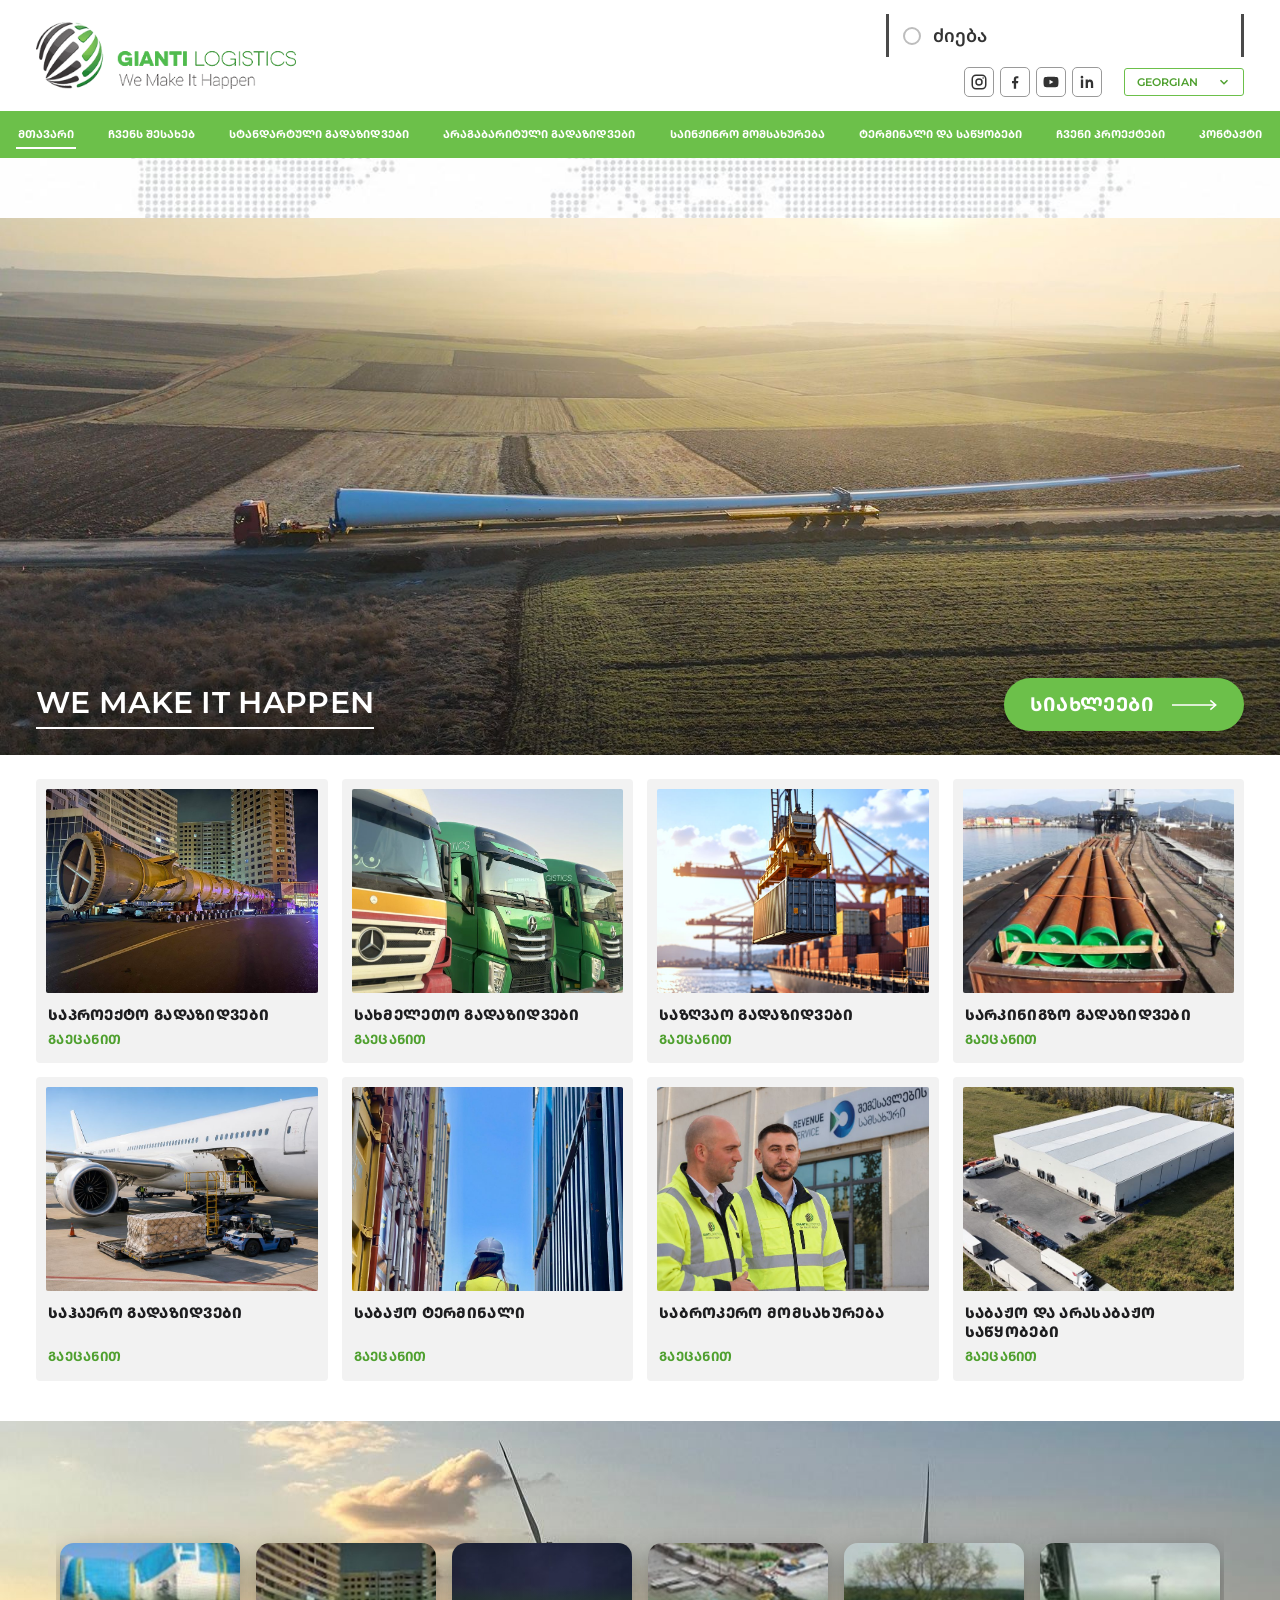
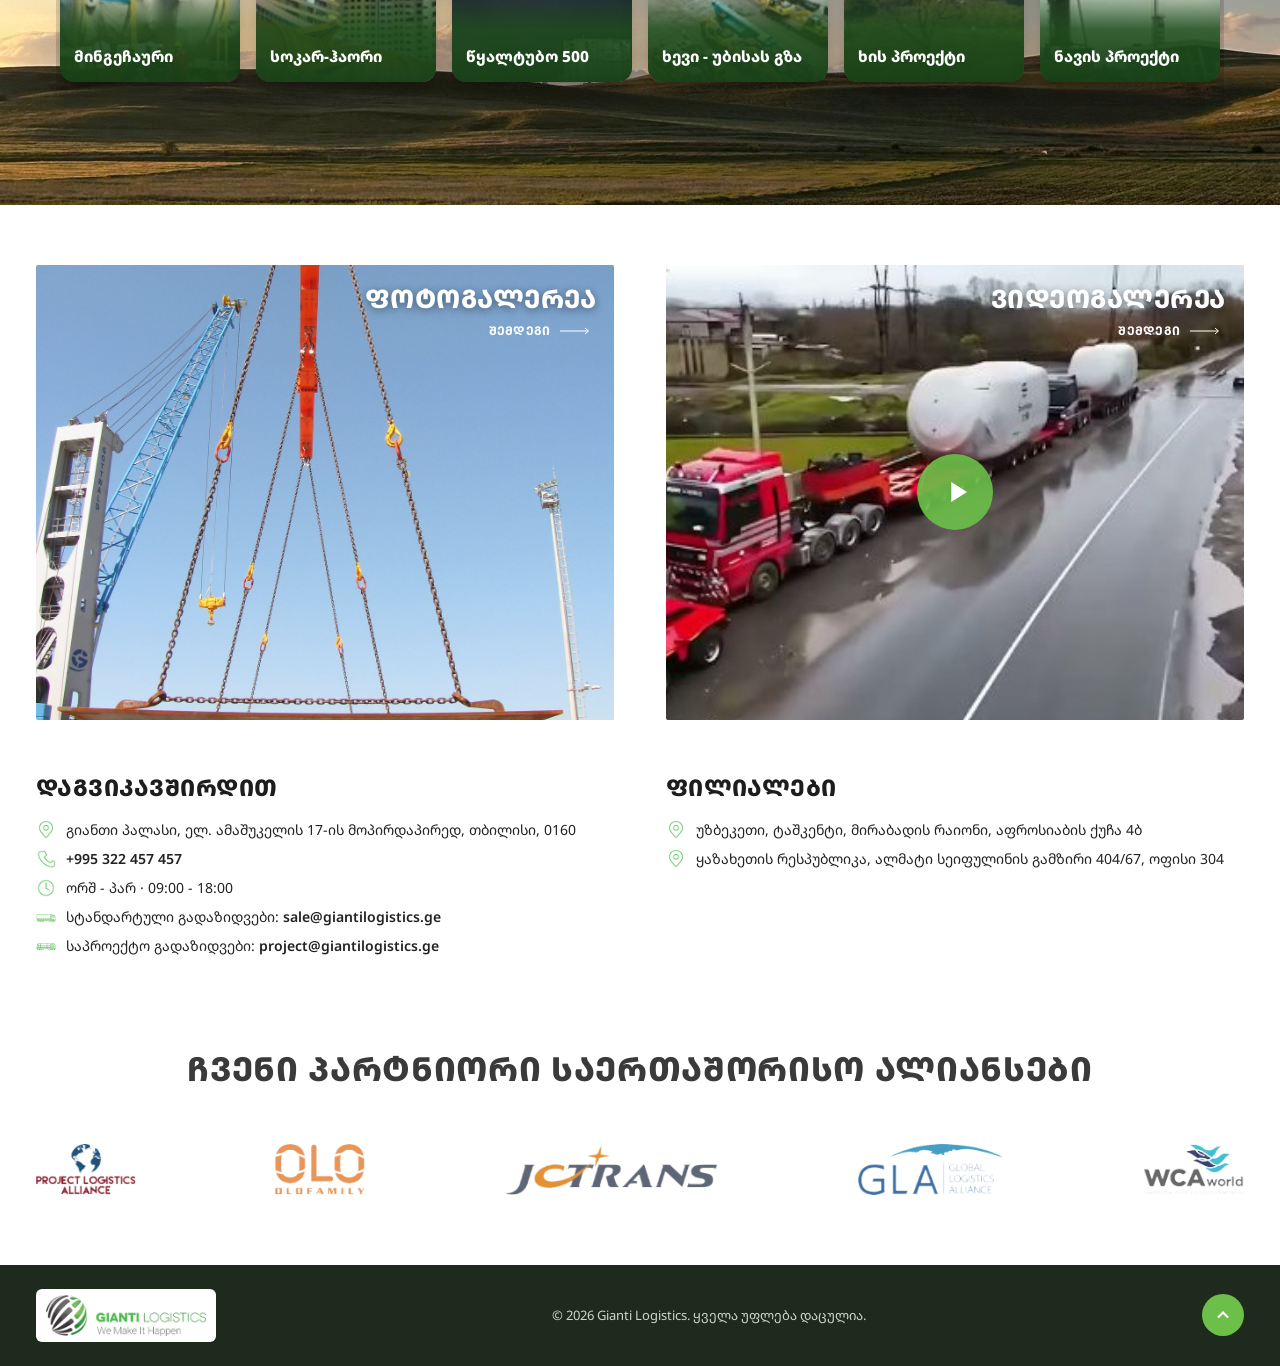
==== 7/index.html @ b0ae00f9 "Move Gianti Logistics website into folder 7 Co-Authored-By: Claude Opus 5.5 <noreply@anthropic.com> " ====
<!DOCTYPE html>
<html lang="ka">
<head>
<meta charset="UTF-8">
<meta name="viewport" content="width=device-width, initial-scale=1">
<title>Gianti Logistics - We Make It Happen</title>
<meta name="description" content="Gianti Logistics - საპროექტო, სახმელეთო, საზღვაო, სარკინიგზო და საჰაერო გადაზიდვები, საბაჟო ტერმინალი, საბროკერო მომსახურება და საწყობები.">
<meta name="theme-color" content="#6cc04a">
<meta property="og:title" content="Gianti Logistics - We Make It Happen">
<meta property="og:image" content="assets/img/hero.jpg">
<link rel="icon" type="image/png" href="assets/img/logo.png">
<link rel="preconnect" href="https://fonts.googleapis.com">
<link rel="preconnect" href="https://fonts.gstatic.com" crossorigin>
<link href="https://fonts.googleapis.com/css2?family=Noto+Sans+Georgian:wght@400;500;600;700;800&family=Montserrat:wght@400;500;600;700&display=swap" rel="stylesheet">
<link rel="stylesheet" href="assets/css/style.css">
</head>
<body>
<header class="site-header" id="top">
  <div class="header-top container">
    <a href="#top" class="logo" aria-label="Gianti Logistics">
      <img src="assets/img/logo.png" alt="Gianti Logistics - We Make It Happen" width="350" height="90">
    </a>
    <div class="header-tools">
      <form class="search" role="search" action="#" id="searchForm">
        <span class="search-icon" aria-hidden="true"></span>
        <input type="search" id="searchInput" data-i18n-ph="search" placeholder="ძიება" aria-label="ძიება">
      </form>
      <div class="tools-row">
        <ul class="socials">
          <li><a href="#" aria-label="Instagram" target="_blank" rel="noopener"><svg viewBox="0 0 24 24"><rect x="3" y="3" width="18" height="18" rx="5"/><circle cx="12" cy="12" r="4"/><circle cx="17.5" cy="6.5" r="1" class="fill"/></svg></a></li>
          <li><a href="#" aria-label="Facebook" target="_blank" rel="noopener"><svg viewBox="0 0 24 24"><path class="fill" d="M13.5 21v-7.5h2.5l.4-3h-2.9V8.6c0-.9.3-1.5 1.5-1.5H16.5V4.4c-.3 0-1.2-.1-2.3-.1-2.3 0-3.8 1.4-3.8 3.9v2.3H8v3h2.4V21z"/></svg></a></li>
          <li><a href="#" aria-label="YouTube" target="_blank" rel="noopener"><svg viewBox="0 0 24 24"><path class="fill" d="M21.6 7.2a2.5 2.5 0 0 0-1.8-1.8C18.2 5 12 5 12 5s-6.2 0-7.8.4A2.5 2.5 0 0 0 2.4 7.2 26 26 0 0 0 2 12a26 26 0 0 0 .4 4.8 2.5 2.5 0 0 0 1.8 1.8C5.8 19 12 19 12 19s6.2 0 7.8-.4a2.5 2.5 0 0 0 1.8-1.8A26 26 0 0 0 22 12a26 26 0 0 0-.4-4.8zM10 15V9l5.2 3z"/></svg></a></li>
          <li><a href="#" aria-label="LinkedIn" target="_blank" rel="noopener"><svg viewBox="0 0 24 24"><path class="fill" d="M6.9 8.8H3.8V20h3.1zM5.3 3.8a1.8 1.8 0 1 0 0 3.6 1.8 1.8 0 0 0 0-3.6zM20.2 13.6c0-3-1.6-4.9-4.2-4.9-1.4 0-2.4.8-2.8 1.5V8.8h-3V20h3.1v-5.6c0-1.5.3-2.9 2.1-2.9 1.8 0 1.8 1.7 1.8 3V20h3.1z"/></svg></a></li>
        </ul>
        <div class="lang" id="lang">
          <button type="button" class="lang-btn" aria-haspopup="listbox" aria-expanded="false"><span id="langLabel">GEORGIAN</span><svg viewBox="0 0 24 24" aria-hidden="true"><path d="M6 9l6 6 6-6"/></svg></button>
          <ul class="lang-menu" role="listbox">
            <li role="option" data-lang="ka">GEORGIAN</li>
            <li role="option" data-lang="en">ENGLISH</li>
          </ul>
        </div>
      </div>
    </div>
    <button class="burger" id="burger" aria-label="Menu" aria-expanded="false" aria-controls="mainNav"><span></span><span></span><span></span></button>
  </div>
  <nav class="main-nav" id="mainNav" aria-label="Main">
    <ul class="container">
      <li><a href="#top" class="caps active" data-i18n="nav_home">მთავარი</a></li>
      <li><a href="#about" class="caps" data-i18n="nav_about">ჩვენს შესახებ</a></li>
      <li><a href="#services" class="caps" data-i18n="nav_standard">სტანდარტული გადაზიდვები</a></li>
      <li><a href="#services" class="caps" data-i18n="nav_oversized">არაგაბარიტული გადაზიდვები</a></li>
      <li><a href="#services" class="caps" data-i18n="nav_engineering">საინჟინრო მომსახურება</a></li>
      <li><a href="#services" class="caps" data-i18n="nav_terminal">ტერმინალი და საწყობები</a></li>
      <li><a href="#projects" class="caps" data-i18n="nav_projects">ჩვენი პროექტები</a></li>
      <li><a href="#contact" class="caps" data-i18n="nav_contact">კონტაქტი</a></li>
    </ul>
  </nav>
</header>
<main>
  <div class="map-band" aria-hidden="true"></div>
  <section class="hero" id="about" aria-label="Gianti Logistics">
    <img class="hero-img" src="assets/img/hero.jpg" alt="Wind turbine blade transportation" width="1825" height="874">
    <div class="hero-inner container">
      <h1 class="hero-title">WE MAKE IT HAPPEN</h1>
      <a href="#projects" class="btn-news"><span class="caps" data-i18n="news">სიახლეები</span><svg viewBox="0 0 60 14" aria-hidden="true"><path d="M0 7h56M50 1l7 6-7 6"/></svg></a>
    </div>
  </section>
  <section class="services" id="services">
    <div class="container">
      <div class="services-grid">
        <a href="#contact" class="service-card reveal"><div class="sc-img"><img src="assets/img/services/project.jpg" alt="" loading="lazy"></div><h3 class="caps" data-i18n="s_project">საპროექტო გადაზიდვები</h3><span class="more caps" data-i18n="more">გაეცანით</span></a>
        <a href="#contact" class="service-card reveal"><div class="sc-img"><img src="assets/img/services/road.jpg" alt="" loading="lazy"></div><h3 class="caps" data-i18n="s_road">სახმელეთო გადაზიდვები</h3><span class="more caps" data-i18n="more">გაეცანით</span></a>
        <a href="#contact" class="service-card reveal"><div class="sc-img"><img src="assets/img/services/sea.jpg" alt="" loading="lazy"></div><h3 class="caps" data-i18n="s_sea">საზღვაო გადაზიდვები</h3><span class="more caps" data-i18n="more">გაეცანით</span></a>
        <a href="#contact" class="service-card reveal"><div class="sc-img"><img src="assets/img/services/rail.jpg" alt="" loading="lazy"></div><h3 class="caps" data-i18n="s_rail">სარკინიგზო გადაზიდვები</h3><span class="more caps" data-i18n="more">გაეცანით</span></a>
        <a href="#contact" class="service-card reveal"><div class="sc-img"><img src="assets/img/services/air.jpg" alt="" loading="lazy"></div><h3 class="caps" data-i18n="s_air">საჰაერო გადაზიდვები</h3><span class="more caps" data-i18n="more">გაეცანით</span></a>
        <a href="#contact" class="service-card reveal"><div class="sc-img"><img src="assets/img/services/customs-terminal.jpg" alt="" loading="lazy" style="object-position:center 20%"></div><h3 class="caps" data-i18n="s_terminal">საბაჟო ტერმინალი</h3><span class="more caps" data-i18n="more">გაეცანით</span></a>
        <a href="#contact" class="service-card reveal"><div class="sc-img"><img src="assets/img/services/brokerage.jpg" alt="" loading="lazy"></div><h3 class="caps" data-i18n="s_brokerage">საბროკერო მომსახურება</h3><span class="more caps" data-i18n="more">გაეცანით</span></a>
        <a href="#contact" class="service-card reveal"><div class="sc-img"><img src="assets/img/services/warehouses.jpg" alt="" loading="lazy"></div><h3 class="caps" data-i18n="s_warehouses">საბაჟო და არასაბაჟო საწყობები</h3><span class="more caps" data-i18n="more">გაეცანით</span></a>
      </div>
    </div>
  </section>
  <section class="projects" id="projects" aria-labelledby="projectsTitle">
    <h2 id="projectsTitle" class="visually-hidden" data-i18n="nav_projects">ჩვენი პროექტები</h2>
    <div class="projects-inner">
      <button class="pr-arrow pr-prev" id="prPrev" aria-label="Previous"><svg viewBox="0 0 60 14"><path d="M60 7H4M10 1L3 7l7 6"/></svg></button>
      <div class="projects-track" id="prTrack">
        <a href="#gallery" class="project-card"><img src="assets/img/projects/mingechaur.jpg" alt="" loading="lazy"><span data-i18n="p1">მინგეჩაური</span></a>
        <a href="#gallery" class="project-card"><img src="assets/img/projects/sokar-haori.jpg" alt="" loading="lazy"><span data-i18n="p2">სოკარ-ჰაორი</span></a>
        <a href="#gallery" class="project-card"><img src="assets/img/projects/tskaltubo-500.jpg" alt="" loading="lazy"><span data-i18n="p3">წყალტუბო 500</span></a>
        <a href="#gallery" class="project-card"><img src="assets/img/projects/khevi-ubisa.jpg" alt="" loading="lazy"><span data-i18n="p4">ხევი - უბისას გზა</span></a>
        <a href="#gallery" class="project-card"><img src="assets/img/projects/wood-project.jpg" alt="" loading="lazy"><span data-i18n="p5">ხის პროექტი</span></a>
        <a href="#gallery" class="project-card"><img src="assets/img/projects/ship-project.jpg" alt="" loading="lazy"><span data-i18n="p6">ნავის პროექტი</span></a>
      </div>
      <button class="pr-arrow pr-next" id="prNext" aria-label="Next"><svg viewBox="0 0 60 14"><path d="M0 7h56M50 1l7 6-7 6"/></svg></button>
    </div>
  </section>
  <section class="galleries container" id="gallery">
    <div class="gallery-box reveal" id="photoGallery">
      <div class="gb-slides">
        <img src="assets/img/gallery/crane-lift.jpg" alt="Heavy lift operation" class="active" style="object-position:center 60%">
        <img src="assets/img/gallery/port.jpg" alt="Container port" loading="lazy">
        <img src="assets/img/gallery/column.jpg" alt="Oversized column transportation" loading="lazy">
        <img src="assets/img/gallery/rail-pipes.jpg" alt="Pipe transportation by rail" loading="lazy">
        <img src="assets/img/gallery/fleet.jpg" alt="Gianti Logistics fleet" loading="lazy">
      </div>
      <div class="gb-head">
        <h2 class="caps" data-i18n="photo">ფოტოგალერეა</h2>
        <button type="button" class="gb-next"><span class="caps" data-i18n="next">შემდეგი</span><svg viewBox="0 0 60 14" aria-hidden="true"><path d="M0 7h56M50 1l7 6-7 6"/></svg></button>
      </div>
      <button type="button" class="gb-open" aria-label="Open gallery"></button>
    </div>
    <div class="gallery-box reveal" id="videoGallery">
      <div class="gb-slides">
        <img src="assets/img/gallery/video-thumb.jpg" alt="Oversized cargo convoy" class="active">
      </div>
      <div class="gb-head">
        <h2 class="caps" data-i18n="video">ვიდეოგალერეა</h2>
        <button type="button" class="gb-next"><span class="caps" data-i18n="next">შემდეგი</span><svg viewBox="0 0 60 14" aria-hidden="true"><path d="M0 7h56M50 1l7 6-7 6"/></svg></button>
      </div>
      <button type="button" class="play" aria-label="Play video"><svg viewBox="0 0 24 24"><path d="M8 5v14l11-7z"/></svg></button>
    </div>
  </section>
  <section class="contact container" id="contact">
    <div class="contact-col reveal">
      <h2 class="caps" data-i18n="contact_us">დაგვიკავშირდით</h2>
      <ul class="info">
        <li><img src="assets/img/icons/location.png" alt="" width="18" height="18"><span data-i18n="address">გიანთი პალასი, ელ. ამაშუკელის 17-ის მოპირდაპირედ, თბილისი, 0160</span></li>
        <li><img src="assets/img/icons/phone.png" alt="" width="18" height="18"><a href="tel:+995322457457">+995 322 457 457</a></li>
        <li><img src="assets/img/icons/clock.png" alt="" width="18" height="18"><span data-i18n="hours">ორშ - პარ · 09:00 - 18:00</span></li>
        <li><img src="assets/img/icons/truck-trailer.png" alt="" width="22" height="22"><span><span data-i18n="standard_mail">სტანდარტული გადაზიდვები</span>: <a href="mailto:sale@giantilogistics.ge">sale@giantilogistics.ge</a></span></li>
        <li><img src="assets/img/icons/truck-logs.png" alt="" width="22" height="22"><span><span data-i18n="project_mail">საპროექტო გადაზიდვები</span>: <a href="mailto:project@giantilogistics.ge">project@giantilogistics.ge</a></span></li>
      </ul>
    </div>
    <div class="contact-col reveal">
      <h2 class="caps" data-i18n="branches">ფილიალები</h2>
      <ul class="info">
        <li><img src="assets/img/icons/location.png" alt="" width="18" height="18"><span data-i18n="branch_uz">უზბეკეთი, ტაშკენტი, მირაბადის რაიონი, აფროსიაბის ქუჩა 4ბ</span></li>
        <li><img src="assets/img/icons/location.png" alt="" width="18" height="18"><span data-i18n="branch_kz">ყაზახეთის რესპუბლიკა, ალმატი სეიფულინის გამზირი 404/67, ოფისი 304</span></li>
      </ul>
    </div>
  </section>
  <section class="partners" aria-labelledby="partnersTitle">
    <div class="container">
      <h2 id="partnersTitle" class="caps" data-i18n="partners">ჩვენი პარტნიორი საერთაშორისო ალიანსები</h2>
      <div class="partners-row">
        <img src="assets/img/partners/project-logistics-alliance.png" alt="Project Logistics Alliance" loading="lazy">
        <img src="assets/img/partners/olo.png" alt="OLO Family" loading="lazy">
        <img src="assets/img/partners/jctrans.png" alt="JCtrans" loading="lazy">
        <img src="assets/img/partners/gla.png" alt="Global Logistics Alliance" loading="lazy">
        <img src="assets/img/partners/wca.png" alt="WCA World" loading="lazy">
      </div>
    </div>
  </section>
</main>
<footer class="site-footer">
  <div class="container footer-inner">
    <img src="assets/img/logo.png" alt="Gianti Logistics" class="footer-logo" width="350" height="90" loading="lazy">
    <p>&copy; <span id="year">2026</span> Gianti Logistics. <span data-i18n="rights">ყველა უფლება დაცულია.</span></p>
    <a href="#top" class="to-top" aria-label="Back to top"><svg viewBox="0 0 24 24"><path d="M6 15l6-6 6 6"/></svg></a>
  </div>
</footer>
<div class="lightbox" id="lightbox" aria-hidden="true" role="dialog">
  <button type="button" class="lb-close" aria-label="Close">&times;</button>
  <button type="button" class="lb-prev" aria-label="Previous">&#8249;</button>
  <img src="" alt="">
  <button type="button" class="lb-next" aria-label="Next">&#8250;</button>
</div>
<script src="assets/js/main.js"></script>
</body>
</html>
---- 7/assets/css/style.css ----
:root{
  --green:#6cc04a;
  --green-dark:#4fa02f;
  --green-deep:#1f4d1c;
  --text:#1d1d1f;
  --muted:#5c5c66;
  --card:#f2f2f2;
  --white:#fff;
  --radius:10px;
  --shadow:0 10px 30px rgba(0,0,0,.08);
  --container:1240px;
  --font:"Noto Sans Georgian","Montserrat",system-ui,-apple-system,"Segoe UI",Arial,sans-serif;
  --font-latin:"Montserrat","Noto Sans Georgian",system-ui,sans-serif;
}
*,*::before,*::after{box-sizing:border-box}
html{scroll-behavior:smooth;-webkit-text-size-adjust:100%}
body{margin:0;font-family:var(--font);color:var(--text);background:var(--white);line-height:1.5;overflow-x:hidden}
img{max-width:100%;display:block}
a{color:inherit;text-decoration:none}
ul{list-style:none;margin:0;padding:0}
button{font:inherit;cursor:pointer;border:0;background:none;color:inherit}
h1,h2,h3{margin:0}
.container{width:100%;max-width:var(--container);margin:0 auto;padding:0 16px}
.visually-hidden{position:absolute!important;width:1px;height:1px;overflow:hidden;clip:rect(0 0 0 0);white-space:nowrap}
.caps{letter-spacing:.02em}
/* Header */
.site-header{position:sticky;top:0;z-index:50;background:var(--white);transition:box-shadow .3s}
.site-header.scrolled{box-shadow:0 4px 20px rgba(0,0,0,.08)}
.header-top{display:flex;align-items:center;justify-content:space-between;gap:20px;padding-top:14px;padding-bottom:14px;transition:padding .3s}
.site-header.scrolled .header-top{padding-top:8px;padding-bottom:8px}
.logo img{width:clamp(170px,22vw,260px);height:auto}
.header-tools{display:flex;flex-direction:column;align-items:flex-end;gap:10px}
.search{position:relative;display:flex;align-items:center;width:clamp(220px,28vw,420px);border-left:3px solid #4a4a4a;border-right:3px solid #4a4a4a;padding:4px 14px}
.search-icon{width:18px;height:18px;border:2px solid #bdbdbd;border-radius:50%;flex:none}
.search input{border:0;outline:0;background:transparent;font:inherit;font-size:18px;font-weight:600;padding:4px 12px;width:100%;color:var(--text)}
.search input::placeholder{color:#333}
.tools-row{display:flex;align-items:center;gap:22px}
.socials{display:flex;gap:6px}
.socials a{display:grid;place-items:center;width:30px;height:30px;border:1.5px solid #9a9a9a;border-radius:5px;transition:.25s}
.socials svg{width:18px;height:18px;fill:none;stroke:#333;stroke-width:2}
.socials svg .fill{fill:#333;stroke:none}
.socials a:hover{border-color:var(--green);background:var(--green)}
.socials a:hover svg{stroke:#fff}
.socials a:hover svg .fill{fill:#fff}
.lang{position:relative}
.lang-btn{display:flex;align-items:center;gap:10px;border:1.5px solid var(--green);border-radius:3px;padding:5px 12px;font-family:var(--font-latin);font-size:11px;font-weight:600;color:var(--green-dark);min-width:120px;justify-content:space-between}
.lang-btn svg{width:14px;height:14px;fill:none;stroke:currentColor;stroke-width:2.5;transition:transform .25s}
.lang.open .lang-btn svg{transform:rotate(180deg)}
.lang-menu{position:absolute;right:0;top:calc(100% + 4px);background:#fff;border:1px solid #e5e5e5;border-radius:4px;box-shadow:var(--shadow);min-width:100%;opacity:0;visibility:hidden;transform:translateY(-4px);transition:.2s;z-index:60}
.lang.open .lang-menu{opacity:1;visibility:visible;transform:none}
.lang-menu li{padding:8px 12px;font-family:var(--font-latin);font-size:11px;font-weight:600;cursor:pointer}
.lang-menu li:hover,.lang-menu li.current{background:var(--green);color:#fff}
.burger{display:none;width:44px;height:44px;position:relative;border-radius:8px;background:var(--green)}
.burger span{position:absolute;left:11px;right:11px;height:2px;background:#fff;border-radius:2px;transition:.3s}
.burger span:nth-child(1){top:14px}
.burger span:nth-child(2){top:21px}
.burger span:nth-child(3){top:28px}
.burger.active span:nth-child(1){top:21px;transform:rotate(45deg)}
.burger.active span:nth-child(2){opacity:0}
.burger.active span:nth-child(3){top:21px;transform:rotate(-45deg)}
.main-nav{background:var(--green)}
.main-nav>ul{display:flex;justify-content:space-between;align-items:center;gap:6px;max-width:1420px}
.main-nav>ul>li>a{display:block;padding:15px 2px;color:#fff;font-weight:700;font-size:clamp(11px,.84vw,14px);letter-spacing:0;white-space:nowrap;position:relative}
.main-nav>ul>li>a::after{content:"";position:absolute;left:0;right:0;bottom:9px;height:2px;background:#fff;transform:scaleX(0);transition:transform .3s}
.main-nav>ul>li>a:hover::after,.main-nav>ul>li>a.active::after{transform:scaleX(1)}
.map-band{height:60px;background:#fff url(../img/world-map.jpg) center 42%/1500px auto no-repeat}
/* Hero */
.hero{position:relative;min-height:clamp(300px,42vw,620px);display:flex;align-items:flex-end;overflow:hidden;color:#fff}
.hero-img{position:absolute;inset:0;width:100%;height:100%;object-fit:cover;animation:heroZoom 18s ease-in-out infinite alternate}
.hero::after{content:"";position:absolute;inset:0;background:linear-gradient(180deg,rgba(0,0,0,0) 45%,rgba(0,0,0,.45))}
.hero-inner{position:relative;z-index:1;display:flex;align-items:center;justify-content:space-between;gap:20px;padding-bottom:24px}
.hero-title{font-family:var(--font-latin);font-size:clamp(18px,2.4vw,30px);font-weight:600;border-bottom:2px solid #fff;padding-bottom:2px;letter-spacing:.01em;opacity:0;animation:fadeUp .9s .2s forwards}
.btn-news{display:inline-flex;align-items:center;gap:18px;background:var(--green);color:#fff;border-radius:40px;padding:12px 26px;font-weight:700;font-size:clamp(14px,1.5vw,20px);box-shadow:0 8px 20px rgba(0,0,0,.2);transition:.3s;opacity:0;animation:fadeUp .9s .4s forwards}
.btn-news svg{width:46px;height:14px;fill:none;stroke:#fff;stroke-width:2;transition:transform .3s}
.btn-news:hover{background:var(--green-dark)}
.btn-news:hover svg{transform:translateX(6px)}
@keyframes heroZoom{from{transform:scale(1)}to{transform:scale(1.08)}}
@keyframes fadeUp{from{opacity:0;transform:translateY(20px)}to{opacity:1;transform:none}}
/* Services */
.services{padding:24px 0 40px}
.services-grid{display:grid;grid-template-columns:repeat(4,1fr);gap:14px}
.service-card{background:var(--card);padding:10px 10px 14px;border-radius:4px;display:flex;flex-direction:column;transition:transform .3s,box-shadow .3s}
.sc-img{aspect-ratio:4/3;overflow:hidden;border-radius:2px}
.sc-img img{width:100%;height:100%;object-fit:cover;transition:transform .6s}
.service-card h3{font-size:clamp(13px,1.15vw,16px);font-weight:800;margin:12px 2px 6px;line-height:1.3}
.service-card .more{color:var(--green-dark);font-size:13px;font-weight:700;margin:auto 2px 0;display:inline-flex;align-items:center;gap:8px}
.service-card .more::after{content:"\2192";transition:transform .3s;opacity:0}
.service-card:hover{transform:translateY(-6px);box-shadow:var(--shadow)}
.service-card:hover .sc-img img{transform:scale(1.07)}
.service-card:hover .more::after{opacity:1;transform:translateX(4px)}
/* Projects */
.projects{position:relative;background:url(../img/projects-bg.jpg) center 62%/cover no-repeat;min-height:clamp(260px,30vw,440px);display:flex;align-items:center;padding:40px 0}
.projects-inner{position:relative;width:100%;max-width:1400px;margin:0 auto;padding:0 56px}
.projects-track{display:flex;gap:16px;overflow-x:auto;scroll-snap-type:x mandatory;scrollbar-width:none;padding:24px 4px;scroll-behavior:smooth}
.projects-track::-webkit-scrollbar{display:none}
.project-card{position:relative;flex:0 0 calc((100% - 5*16px)/6);min-width:170px;aspect-ratio:1.3/1;border-radius:14px;overflow:hidden;scroll-snap-align:start;box-shadow:0 10px 24px rgba(0,0,0,.35);transition:transform .35s}
.project-card img{width:100%;height:100%;object-fit:cover;transition:transform .6s}
.project-card::after{content:"";position:absolute;inset:0;background:linear-gradient(180deg,rgba(31,77,28,0) 30%,rgba(31,77,28,.85) 62%,rgba(24,64,22,.97))}
.project-card span{position:absolute;left:14px;right:14px;bottom:16px;z-index:1;color:#fff;font-weight:800;font-size:clamp(13px,1.2vw,16px);line-height:1.25}
.project-card:hover{transform:translateY(-8px)}
.project-card:hover img{transform:scale(1.08)}
.pr-arrow{position:absolute;top:50%;transform:translateY(-50%);width:48px;height:40px;display:grid;place-items:center;z-index:2;transition:.3s}
.pr-arrow svg{width:44px;height:14px;fill:none;stroke:#fff;stroke-width:2.2;filter:drop-shadow(0 1px 2px rgba(0,0,0,.5))}
.pr-prev{left:4px}
.pr-next{right:4px}
.pr-arrow:hover{transform:translateY(-50%) scale(1.15)}
.pr-arrow[disabled]{opacity:.3;cursor:default}
/* Galleries */
.galleries{display:grid;grid-template-columns:1fr 1fr;gap:clamp(20px,4vw,60px);padding-top:60px;padding-bottom:50px}
.gallery-box{position:relative;aspect-ratio:1.27/1;overflow:hidden;background:#ddd;border-radius:2px}
.gb-slides img{position:absolute;inset:0;width:100%;height:100%;object-fit:cover;opacity:0;transition:opacity .8s,transform 6s}
.gb-slides img.active{opacity:1;transform:scale(1.04)}
.gb-head{position:absolute;top:14px;right:18px;z-index:2;text-align:right;color:#fff;text-shadow:0 2px 8px rgba(0,0,0,.45)}
.gb-head h2{font-size:clamp(18px,2vw,28px);font-weight:800}
.gb-next{display:inline-flex;align-items:center;gap:10px;color:#fff;font-size:12px;font-weight:700;margin-top:2px}
.gb-next svg{width:30px;height:12px;fill:none;stroke:#fff;stroke-width:2;transition:transform .3s}
.gb-next:hover svg{transform:translateX(5px)}
.gb-open{position:absolute;inset:0;z-index:1;cursor:zoom-in}
.play{position:absolute;left:50%;top:50%;transform:translate(-50%,-50%);z-index:1;width:76px;height:76px;border-radius:50%;background:rgba(108,192,74,.9);display:grid;place-items:center;box-shadow:0 0 0 0 rgba(108,192,74,.6);animation:pulse 2s infinite}
.play svg{width:34px;height:34px;fill:#fff;margin-left:4px}
@keyframes pulse{70%{box-shadow:0 0 0 22px rgba(108,192,74,0)}100%{box-shadow:0 0 0 0 rgba(108,192,74,0)}}
/* Contact */
.contact{display:grid;grid-template-columns:1fr 1fr;gap:clamp(20px,4vw,60px);padding-bottom:40px}
.contact h2{font-size:clamp(18px,1.8vw,24px);font-weight:800;margin-bottom:14px}
.info li{display:flex;align-items:flex-start;gap:10px;font-size:14px;margin-bottom:8px;color:#222}
.info img{width:20px;height:20px;flex:none;object-fit:contain;margin-top:1px}
.info a{font-weight:600;transition:color .2s}
.info a:hover{color:var(--green-dark)}
/* Partners */
.partners{padding:40px 0 70px;text-align:center}
.partners h2{font-size:clamp(20px,2.6vw,36px);font-weight:800;color:#3a3a3a;margin-bottom:50px}
.partners-row{display:flex;justify-content:space-between;align-items:center;gap:30px;flex-wrap:wrap}
.partners-row img{height:clamp(36px,4vw,56px);width:auto;filter:grayscale(.15);transition:transform .3s,filter .3s}
.partners-row img:hover{transform:scale(1.08);filter:none}
/* Footer */
.site-footer{background:#1e2a1d;color:#cfd8cc;padding:24px 0}
.footer-inner{display:flex;align-items:center;justify-content:space-between;gap:20px;flex-wrap:wrap}
.footer-logo{width:180px;height:auto;background:#fff;border-radius:6px;padding:6px 10px}
.site-footer p{margin:0;font-size:13px}
.to-top{width:42px;height:42px;border-radius:50%;background:var(--green);display:grid;place-items:center;transition:.3s}
.to-top svg{width:20px;height:20px;fill:none;stroke:#fff;stroke-width:2.5}
.to-top:hover{background:var(--green-dark);transform:translateY(-3px)}
/* Lightbox */
.lightbox{position:fixed;inset:0;z-index:100;background:rgba(10,15,10,.92);display:flex;align-items:center;justify-content:center;opacity:0;visibility:hidden;transition:.3s;padding:40px 60px}
.lightbox.open{opacity:1;visibility:visible}
.lightbox img,.lightbox iframe{max-width:100%;max-height:85vh;border-radius:6px;box-shadow:0 20px 60px rgba(0,0,0,.5)}
.lightbox iframe{width:min(1100px,100%);aspect-ratio:16/9;height:auto;border:0}
.lightbox button{position:absolute;color:#fff;font-size:44px;line-height:1;width:52px;height:52px;border-radius:50%;transition:background .2s}
.lightbox button:hover{background:rgba(255,255,255,.12)}
.lb-close{top:14px;right:16px}
.lb-prev{left:10px;top:50%;transform:translateY(-50%)}
.lb-next{right:10px;top:50%;transform:translateY(-50%)}
.lightbox.single .lb-prev,.lightbox.single .lb-next{display:none}
/* Reveal */
.reveal{opacity:0;transform:translateY(24px);transition:opacity .7s ease,transform .7s ease}
.reveal.in{opacity:1;transform:none}
.service-card.reveal.in:hover{transform:translateY(-6px)}
/* Responsive */
@media (max-width:1100px){
  .project-card{flex-basis:calc((100% - 3*16px)/4)}
}
@media (max-width:1240px){
  .burger{display:block;flex:none}
  .header-tools{display:none}
  .main-nav{position:fixed;top:var(--header-h,72px);left:0;right:0;bottom:0;background:var(--green);transform:translateX(100%);transition:transform .35s ease;overflow-y:auto;padding-bottom:30px}
  .main-nav.open{transform:none}
  .main-nav>ul{flex-direction:column;align-items:stretch;gap:0;padding-top:8px}
  .main-nav>ul>li>a{font-size:16px;padding:14px 4px;border-bottom:1px solid rgba(255,255,255,.2)}
  .main-nav>ul>li>a::after{display:none}
  .main-nav .mobile-tools{padding:20px 4px 0;display:flex;flex-direction:column;gap:16px}
  .main-nav .mobile-tools .search{width:100%;border-color:#fff;background:#fff;border-radius:6px;border-width:0}
  .main-nav .mobile-tools .tools-row{justify-content:space-between}
  .main-nav .mobile-tools .socials a{border-color:#fff;width:36px;height:36px}
  .main-nav .mobile-tools .socials svg{stroke:#fff}
  .main-nav .mobile-tools .socials svg .fill{fill:#fff}
  .main-nav .mobile-tools .lang-btn{border-color:#fff;color:#fff}
  .main-nav .mobile-tools .lang-menu{left:0;right:auto;color:var(--text)}
  .map-band{height:40px;background-size:900px auto}
  body.nav-open{overflow:hidden}
}
@media (max-width:960px){
  .services-grid{grid-template-columns:repeat(2,1fr)}
  .project-card{flex-basis:calc((100% - 2*16px)/3)}
}
@media (max-width:640px){
  .hero{min-height:340px}
  .hero-img{object-position:35% center}
  .hero-inner{flex-direction:column;align-items:flex-start;gap:14px}
  .services-grid{gap:10px}
  .service-card{padding:8px 8px 12px}
  .service-card h3{font-size:12.5px}
  .projects-inner{padding:0 40px}
  .project-card{flex-basis:calc((100% - 12px)/2);min-width:130px}
  .projects-track{gap:12px}
  .galleries,.contact{grid-template-columns:1fr}
  .galleries{padding-top:40px}
  .partners-row{justify-content:center;gap:26px 34px}
  .partners h2{margin-bottom:30px}
  .footer-inner{flex-direction:column;text-align:center}
  .lightbox{padding:60px 10px}
}
@media (max-width:340px){
  .services-grid{grid-template-columns:1fr}
}
@media (prefers-reduced-motion:reduce){
  *,*::before,*::after{animation:none!important;transition:none!important;scroll-behavior:auto!important}
  .reveal,.hero-title,.btn-news{opacity:1;transform:none}
}
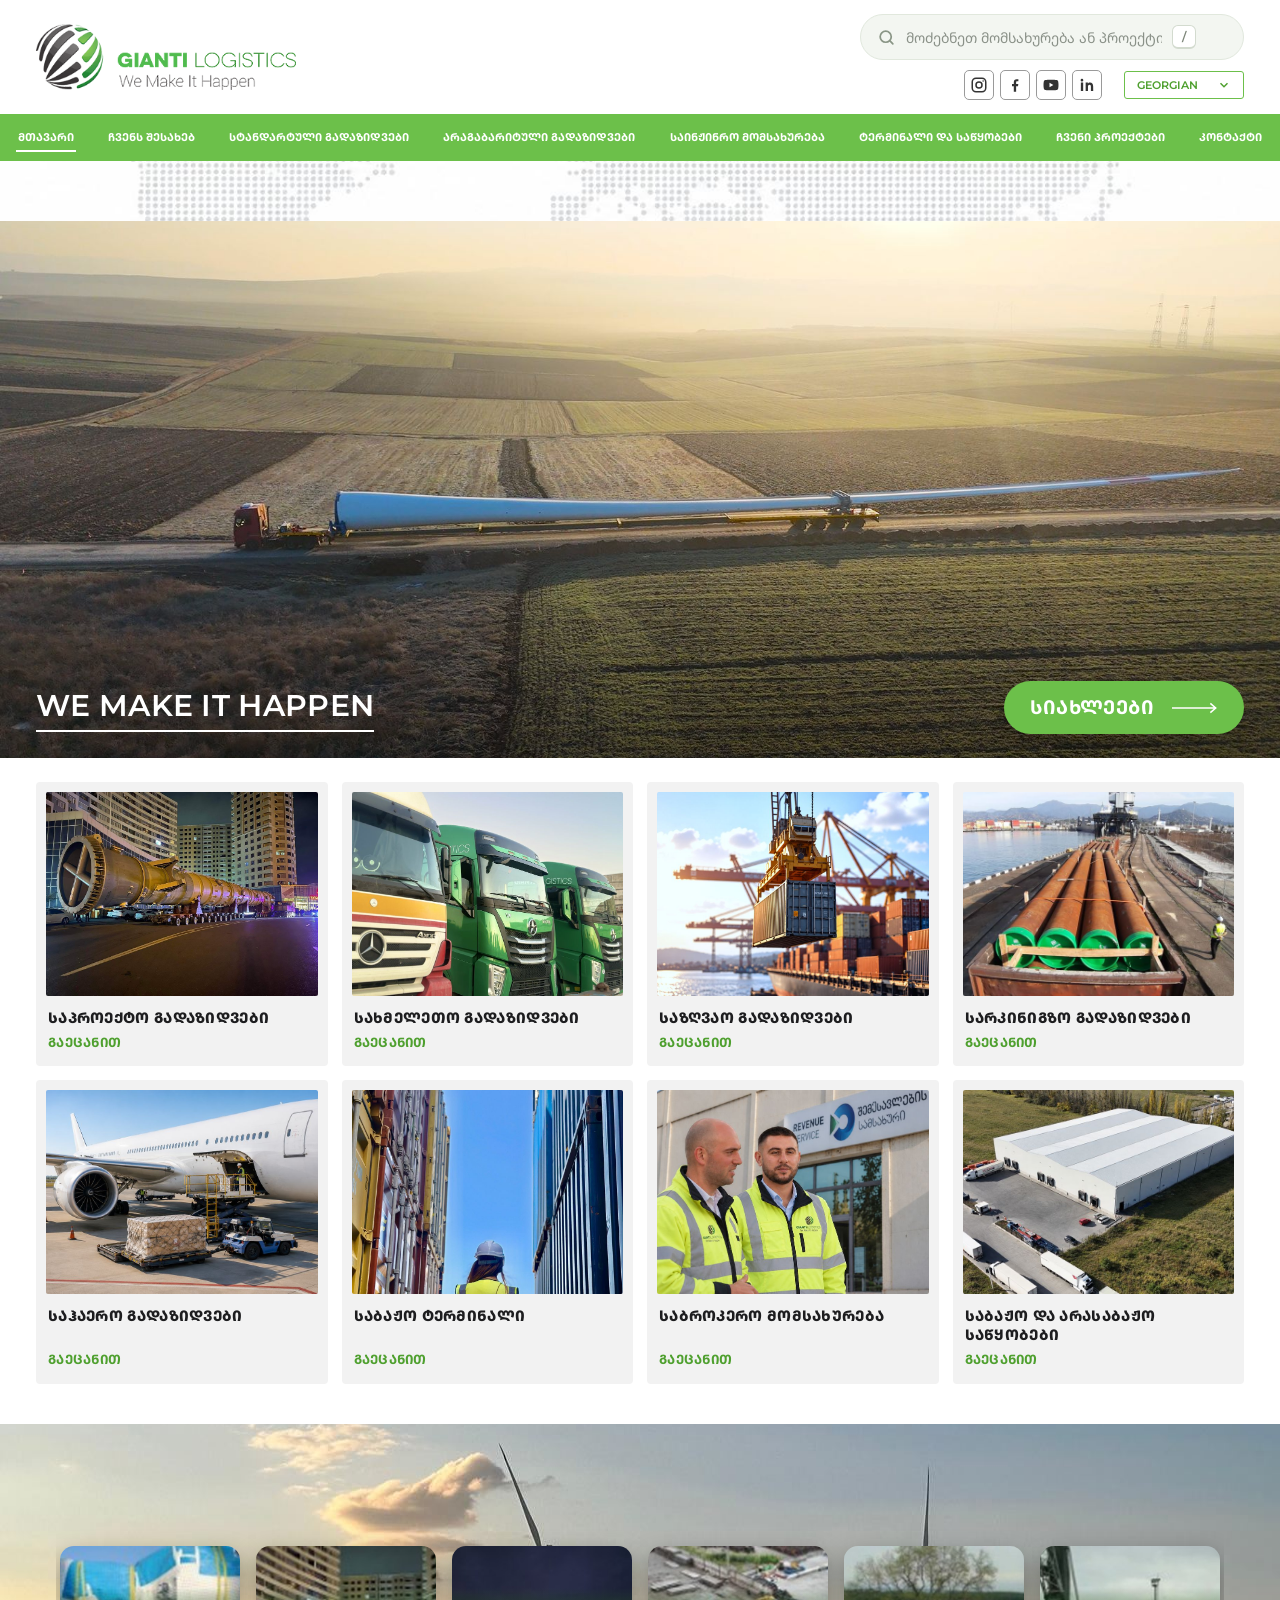
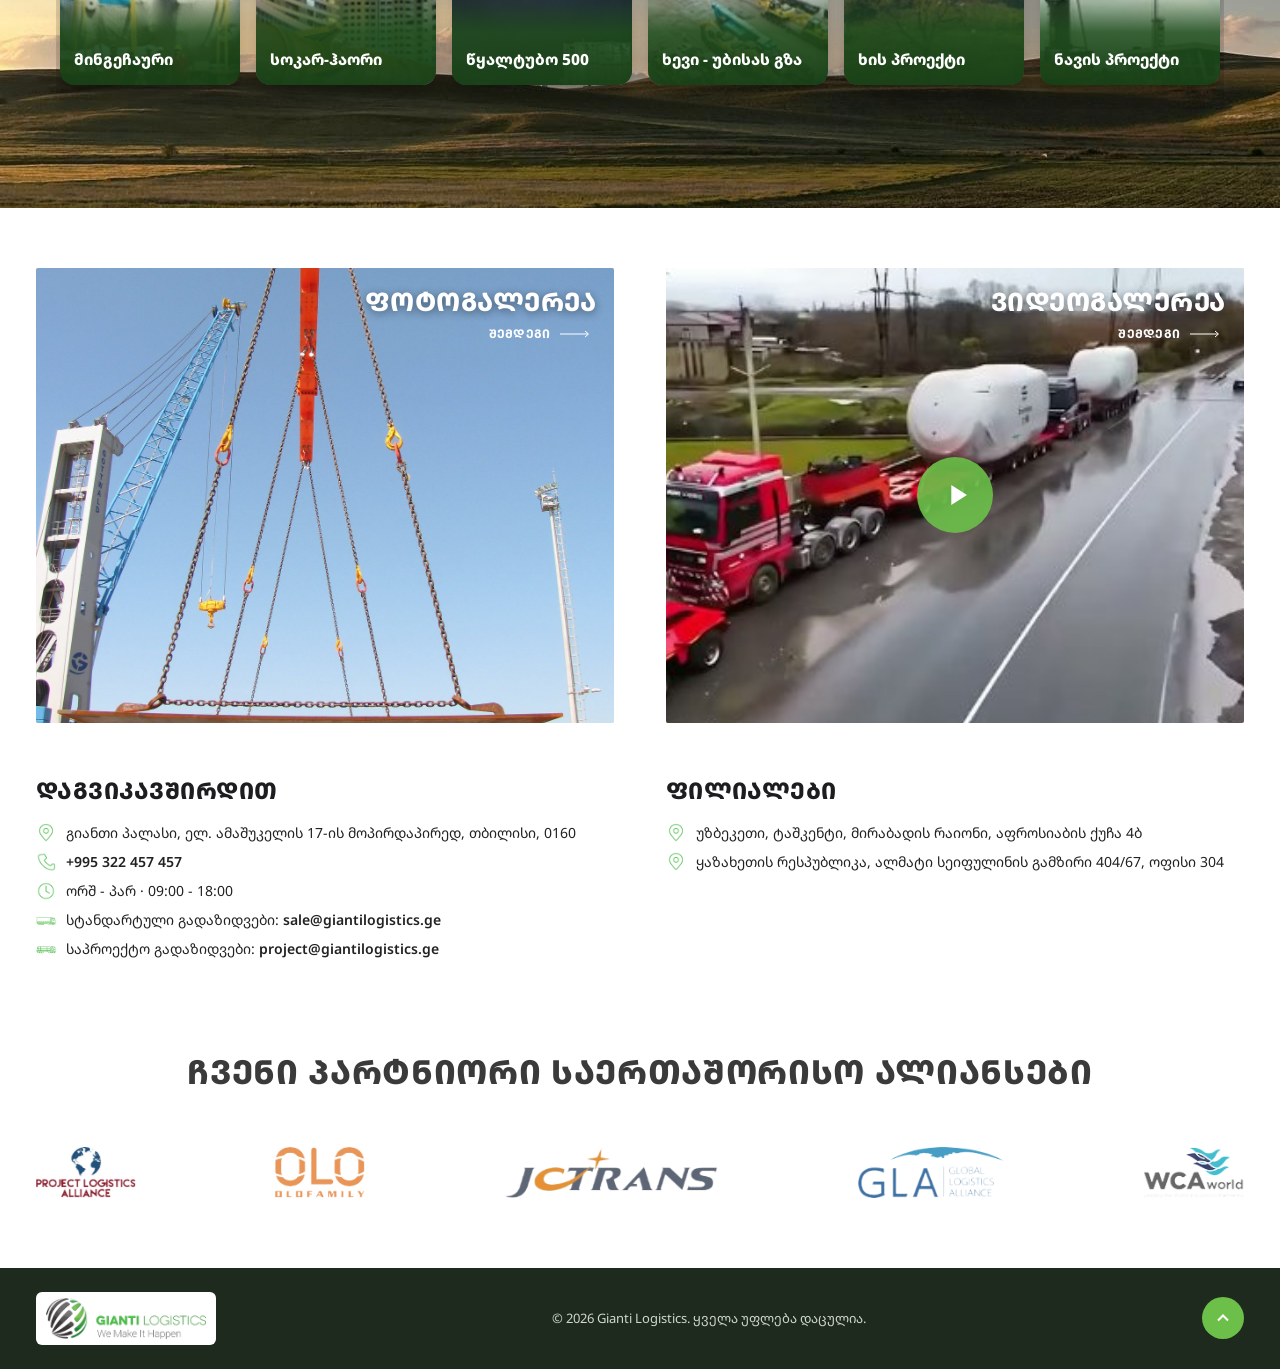
==== commit a383dcd7: "Redesign search field with modern live-suggestion dropdown - Rounded search bar with icon, clear but" ====
--- a/7/index.html
+++ b/7/index.html
@@ -21,9 +21,15 @@
       <img src="assets/img/logo.png" alt="Gianti Logistics - We Make It Happen" width="350" height="90">
     </a>
     <div class="header-tools">
-      <form class="search" role="search" action="#" id="searchForm">
-        <span class="search-icon" aria-hidden="true"></span>
-        <input type="search" id="searchInput" data-i18n-ph="search" placeholder="ძიება" aria-label="ძიება">
+      <form class="search" role="search" action="#" id="searchForm" autocomplete="off">
+        <div class="search-field">
+          <svg class="search-icon" viewBox="0 0 24 24" aria-hidden="true"><circle cx="11" cy="11" r="7"/><path d="M20 20l-3.6-3.6"/></svg>
+          <input type="search" id="searchInput" data-i18n-ph="search" placeholder="მოძებნეთ მომსახურება ან პროექტი" aria-label="მოძებნეთ მომსახურება ან პროექტი" role="combobox" aria-autocomplete="list" aria-expanded="false">
+          <button type="button" class="search-clear" aria-label="Clear"><svg viewBox="0 0 24 24"><path d="M7 7l10 10M17 7L7 17"/></svg></button>
+          <kbd class="search-kbd" aria-hidden="true">/</kbd>
+          <button type="submit" class="search-submit" aria-label="Search"><svg viewBox="0 0 24 24"><path d="M5 12h13M13 6l6 6-6 6"/></svg></button>
+        </div>
+        <div class="search-panel" role="listbox"></div>
       </form>
       <div class="tools-row">
         <ul class="socials">
--- a/7/assets/css/style.css
+++ b/7/assets/css/style.css
@@ -30,10 +30,44 @@
 .site-header.scrolled .header-top{padding-top:8px;padding-bottom:8px}
 .logo img{width:clamp(170px,22vw,260px);height:auto}
 .header-tools{display:flex;flex-direction:column;align-items:flex-end;gap:10px}
-.search{position:relative;display:flex;align-items:center;width:clamp(220px,28vw,420px);border-left:3px solid #4a4a4a;border-right:3px solid #4a4a4a;padding:4px 14px}
-.search-icon{width:18px;height:18px;border:2px solid #bdbdbd;border-radius:50%;flex:none}
-.search input{border:0;outline:0;background:transparent;font:inherit;font-size:18px;font-weight:600;padding:4px 12px;width:100%;color:var(--text)}
-.search input::placeholder{color:#333}
+.search{position:relative;width:clamp(260px,30vw,440px)}
+.search-field{position:relative;display:flex;align-items:center;gap:6px;height:46px;padding:0 5px 0 16px;background:#f3f6f1;border:1.5px solid #e1e8dd;border-radius:999px;transition:background .25s,border-color .25s,box-shadow .25s}
+.search-field:hover{border-color:#cfdcc8}
+.search.focused .search-field{background:#fff;border-color:var(--green);box-shadow:0 0 0 4px rgba(108,192,74,.16),0 10px 28px rgba(31,77,28,.1)}
+.search-icon{width:19px;height:19px;flex:none;fill:none;stroke:#8a9686;stroke-width:2.2;stroke-linecap:round;transition:stroke .25s}
+.search.focused .search-icon{stroke:var(--green-dark)}
+.search input{flex:1;min-width:0;height:100%;border:0;outline:0;background:transparent;font:inherit;font-size:14px;font-weight:500;color:var(--text);padding:0 4px}
+.search input::placeholder{color:#8a9188;font-weight:400}
+.search input::-webkit-search-cancel-button{display:none}
+.search-clear{display:none;width:26px;height:26px;border-radius:50%;place-items:center;flex:none;background:#e6ebe3;transition:background .2s}
+.search-clear svg{width:14px;height:14px;fill:none;stroke:#5c6659;stroke-width:2.4;stroke-linecap:round}
+.search-clear:hover{background:#d8e0d4}
+.search.has-value .search-clear{display:grid}
+.search-kbd{flex:none;font-family:var(--font-latin);font-size:12px;font-weight:600;color:#7d8679;min-width:24px;height:24px;display:grid;place-items:center;border:1px solid #d3dbcf;border-bottom-width:2px;border-radius:6px;background:#fff;transition:opacity .2s}
+.search.focused .search-kbd,.search.has-value .search-kbd{display:none}
+.search-submit{flex:none;width:36px;height:36px;border-radius:50%;display:grid;place-items:center;background:var(--green);box-shadow:0 4px 12px rgba(108,192,74,.35);transform:scale(.85);opacity:0;pointer-events:none;transition:transform .25s,opacity .25s,background .2s}
+.search-submit svg{width:18px;height:18px;fill:none;stroke:#fff;stroke-width:2.4;stroke-linecap:round;stroke-linejoin:round}
+.search.focused .search-submit,.search.has-value .search-submit{transform:none;opacity:1;pointer-events:auto}
+.search-submit:hover{background:var(--green-dark)}
+.search-panel{position:absolute;left:0;right:0;top:calc(100% + 10px);z-index:70;background:#fff;border:1px solid #e7ece4;border-radius:18px;box-shadow:0 24px 60px rgba(20,40,18,.16);padding:8px;max-height:min(440px,70vh);overflow-y:auto;opacity:0;visibility:hidden;transform:translateY(-6px);transition:opacity .2s,transform .2s,visibility .2s}
+.search.open .search-panel{opacity:1;visibility:visible;transform:none}
+.sp-label{font-family:var(--font-latin);font-size:11px;font-weight:600;letter-spacing:.08em;text-transform:uppercase;color:#98a194;padding:8px 10px 6px}
+.sp-item{display:flex;align-items:center;gap:12px;padding:8px 10px;border-radius:12px;cursor:pointer;transition:background .15s}
+.sp-item.active,.sp-item:hover{background:#f1f7ee}
+.sp-thumb{width:44px;height:44px;flex:none;border-radius:10px;overflow:hidden;background:#eef3eb;display:grid;place-items:center}
+.sp-thumb img{width:100%;height:100%;object-fit:cover}
+.sp-thumb img.sp-icon{width:22px;height:22px;object-fit:contain}
+.sp-text{flex:1;min-width:0}
+.sp-title{display:block;font-size:14px;font-weight:600;color:var(--text);white-space:nowrap;overflow:hidden;text-overflow:ellipsis}
+.sp-title mark{background:rgba(108,192,74,.22);color:inherit;border-radius:3px;padding:0 1px}
+.sp-cat{display:block;font-size:12px;color:#8a9188;margin-top:1px}
+.sp-arrow{width:16px;height:16px;flex:none;fill:none;stroke:var(--green-dark);stroke-width:2.2;stroke-linecap:round;opacity:0;transform:translateX(-4px);transition:.2s}
+.sp-item.active .sp-arrow,.sp-item:hover .sp-arrow{opacity:1;transform:none}
+.sp-empty{padding:22px 12px;text-align:center;color:#8a9188;font-size:14px}
+.sp-empty svg{width:34px;height:34px;display:block;margin:0 auto 8px;fill:none;stroke:#c3cdbf;stroke-width:1.8;stroke-linecap:round}
+.sp-chips{display:flex;flex-wrap:wrap;gap:6px;padding:2px 10px 10px}
+.sp-chip{font-size:13px;font-weight:500;padding:6px 12px;border-radius:999px;background:#f1f5ef;border:1px solid #e3eadf;color:#3f4a3c;cursor:pointer;transition:.2s}
+.sp-chip:hover{background:var(--green);border-color:var(--green);color:#fff}
 .tools-row{display:flex;align-items:center;gap:22px}
 .socials{display:flex;gap:6px}
 .socials a{display:grid;place-items:center;width:30px;height:30px;border:1.5px solid #9a9a9a;border-radius:5px;transition:.25s}
@@ -168,7 +202,12 @@
   .main-nav>ul>li>a{font-size:16px;padding:14px 4px;border-bottom:1px solid rgba(255,255,255,.2)}
   .main-nav>ul>li>a::after{display:none}
   .main-nav .mobile-tools{padding:20px 4px 0;display:flex;flex-direction:column;gap:16px}
-  .main-nav .mobile-tools .search{width:100%;border-color:#fff;background:#fff;border-radius:6px;border-width:0}
+  .main-nav .mobile-tools .search{width:100%}
+  .main-nav .mobile-tools .search-field{background:#fff;border-color:#fff}
+  .main-nav .mobile-tools .search.focused .search-field{box-shadow:0 0 0 4px rgba(255,255,255,.35)}
+  .main-nav .mobile-tools .search-kbd{display:none}
+  .main-nav .mobile-tools .search-panel{position:relative;top:auto;margin-top:10px;display:none}
+  .main-nav .mobile-tools .search.open .search-panel{display:block}
   .main-nav .mobile-tools .tools-row{justify-content:space-between}
   .main-nav .mobile-tools .socials a{border-color:#fff;width:36px;height:36px}
   .main-nav .mobile-tools .socials svg{stroke:#fff}
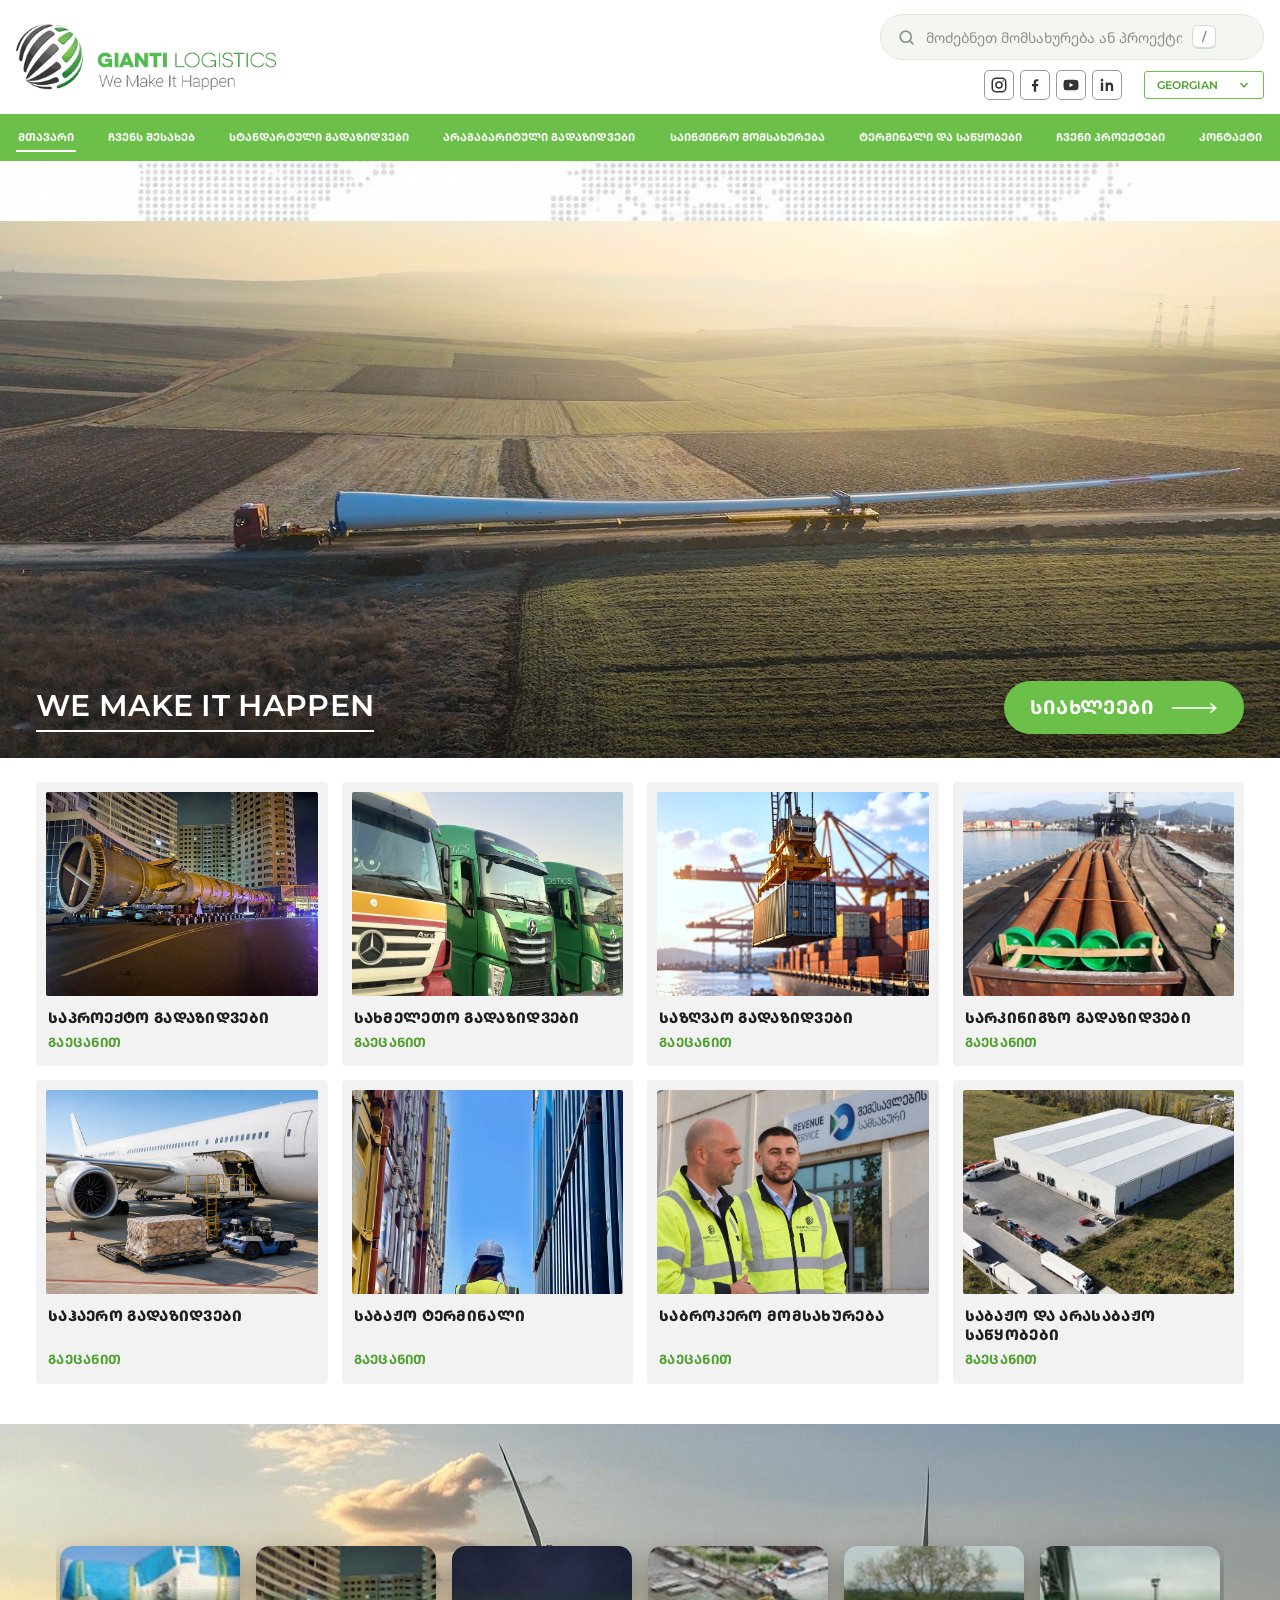
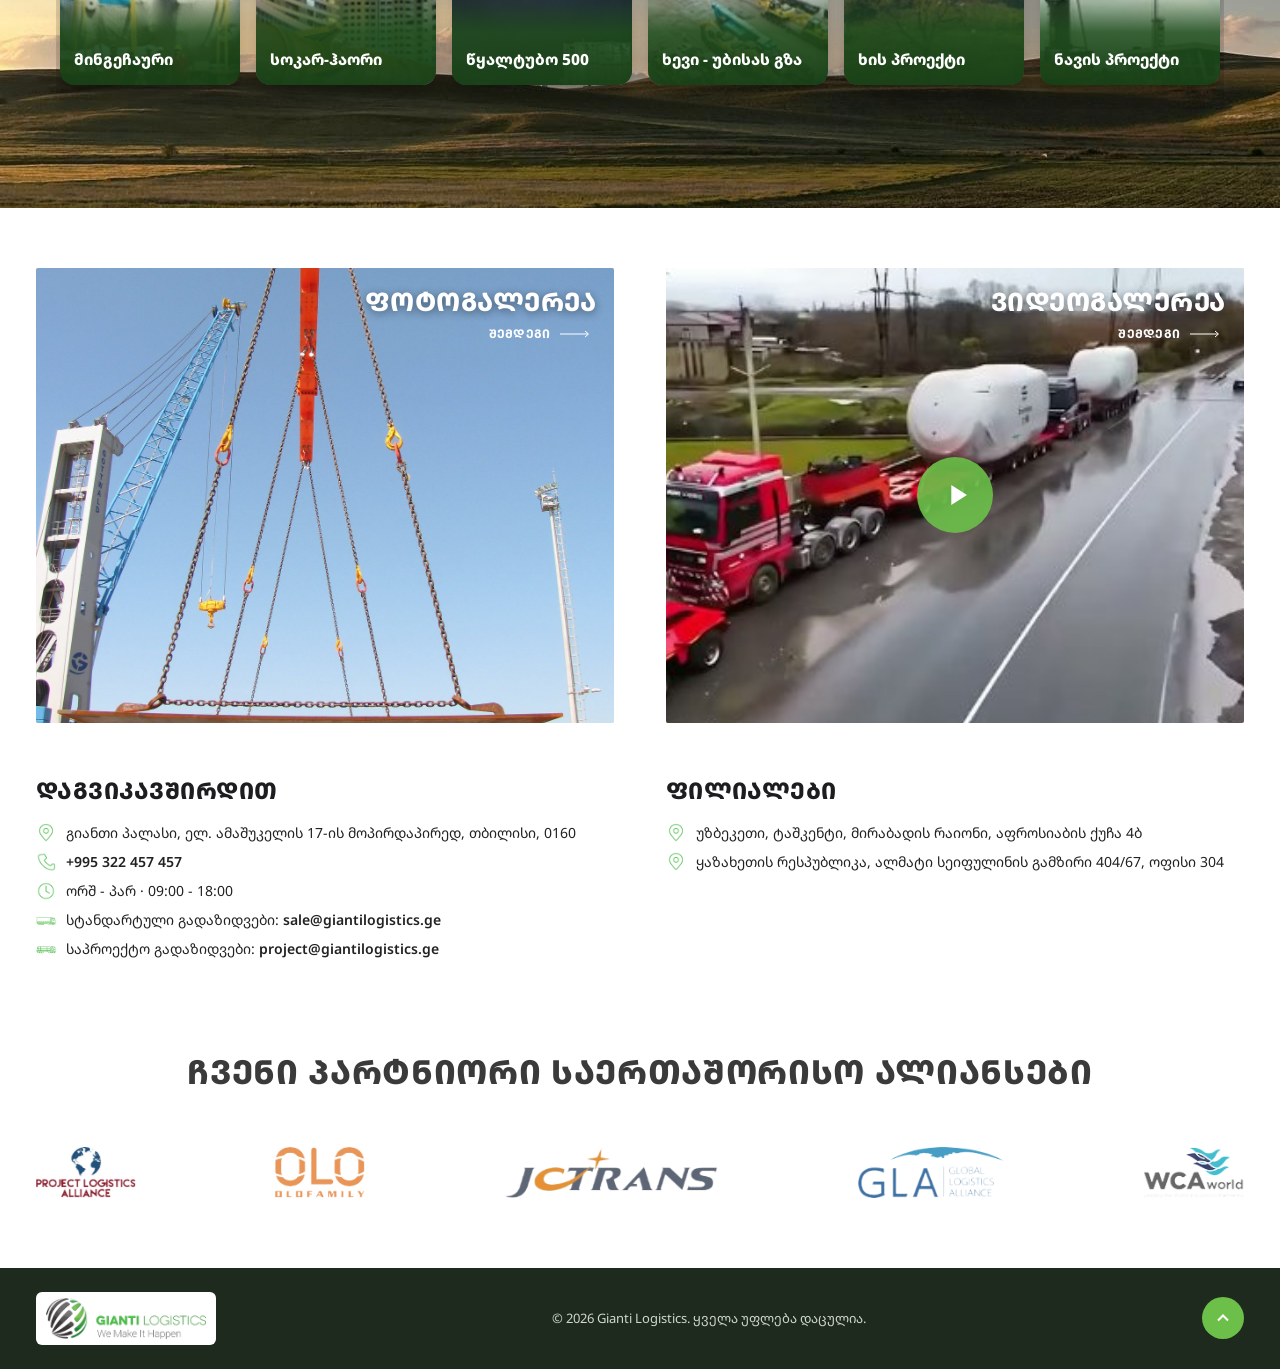
==== commit 3137a935: "Add favicon and align header edges with the main menu - Use the provided favicon.ico - Header row (l" ====
--- a/7/index.html
+++ b/7/index.html
@@ -8,7 +8,8 @@
 <meta name="theme-color" content="#6cc04a">
 <meta property="og:title" content="Gianti Logistics - We Make It Happen">
 <meta property="og:image" content="assets/img/hero.jpg">
-<link rel="icon" type="image/png" href="assets/img/logo.png">
+<link rel="icon" type="image/x-icon" href="favicon.ico">
+<link rel="shortcut icon" href="favicon.ico">
 <link rel="preconnect" href="https://fonts.googleapis.com">
 <link rel="preconnect" href="https://fonts.gstatic.com" crossorigin>
 <link href="https://fonts.googleapis.com/css2?family=Noto+Sans+Georgian:wght@400;500;600;700;800&family=Montserrat:wght@400;500;600;700&display=swap" rel="stylesheet">
--- a/7/assets/css/style.css
+++ b/7/assets/css/style.css
@@ -9,6 +9,7 @@
   --radius:10px;
   --shadow:0 10px 30px rgba(0,0,0,.08);
   --container:1240px;
+  --header-w:1420px;
   --font:"Noto Sans Georgian","Montserrat",system-ui,-apple-system,"Segoe UI",Arial,sans-serif;
   --font-latin:"Montserrat","Noto Sans Georgian",system-ui,sans-serif;
 }
@@ -26,7 +27,7 @@
 /* Header */
 .site-header{position:sticky;top:0;z-index:50;background:var(--white);transition:box-shadow .3s}
 .site-header.scrolled{box-shadow:0 4px 20px rgba(0,0,0,.08)}
-.header-top{display:flex;align-items:center;justify-content:space-between;gap:20px;padding-top:14px;padding-bottom:14px;transition:padding .3s}
+.header-top{max-width:var(--header-w);display:flex;align-items:center;justify-content:space-between;gap:20px;padding-top:14px;padding-bottom:14px;transition:padding .3s}
 .site-header.scrolled .header-top{padding-top:8px;padding-bottom:8px}
 .logo img{width:clamp(170px,22vw,260px);height:auto}
 .header-tools{display:flex;flex-direction:column;align-items:flex-end;gap:10px}
@@ -93,7 +94,7 @@
 .burger.active span:nth-child(2){opacity:0}
 .burger.active span:nth-child(3){top:21px;transform:rotate(-45deg)}
 .main-nav{background:var(--green)}
-.main-nav>ul{display:flex;justify-content:space-between;align-items:center;gap:6px;max-width:1420px}
+.main-nav>ul{display:flex;justify-content:space-between;align-items:center;gap:6px;max-width:var(--header-w)}
 .main-nav>ul>li>a{display:block;padding:15px 2px;color:#fff;font-weight:700;font-size:clamp(11px,.84vw,14px);letter-spacing:0;white-space:nowrap;position:relative}
 .main-nav>ul>li>a::after{content:"";position:absolute;left:0;right:0;bottom:9px;height:2px;background:#fff;transform:scaleX(0);transition:transform .3s}
 .main-nav>ul>li>a:hover::after,.main-nav>ul>li>a.active::after{transform:scaleX(1)}
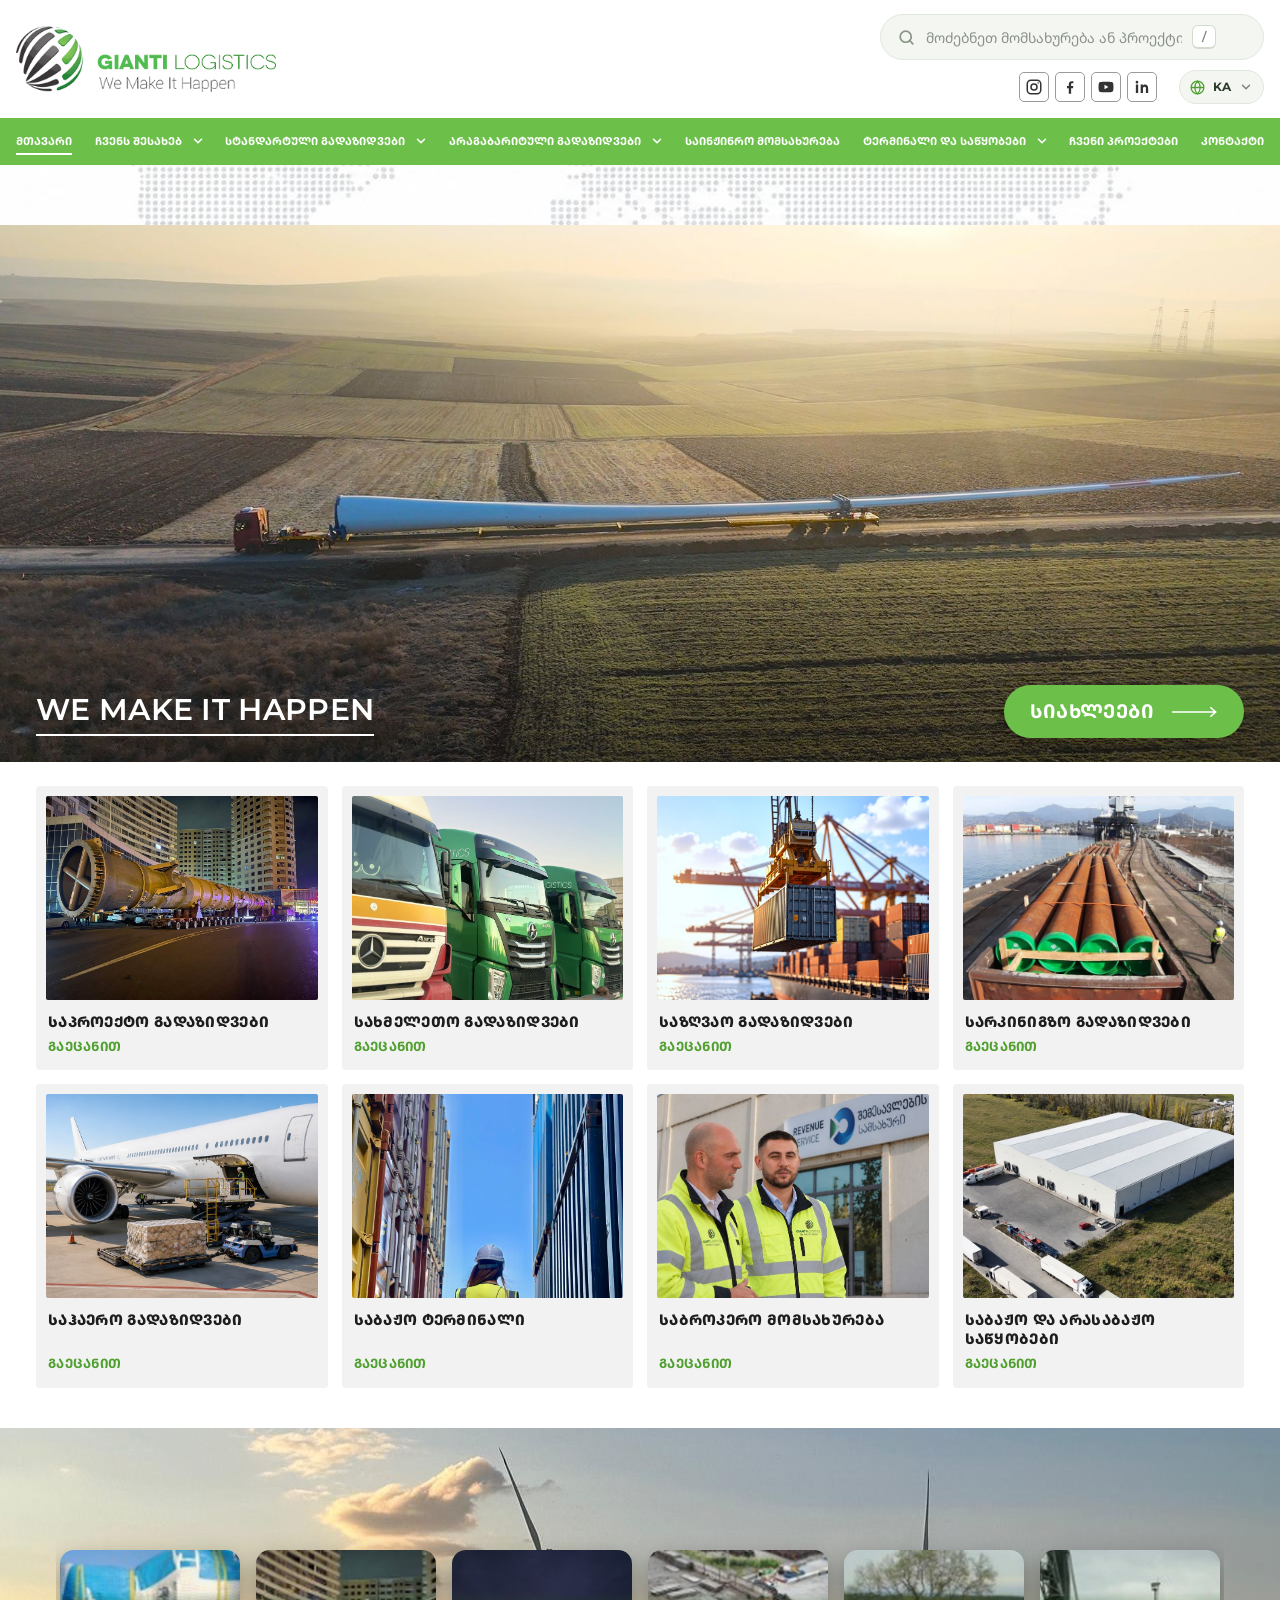
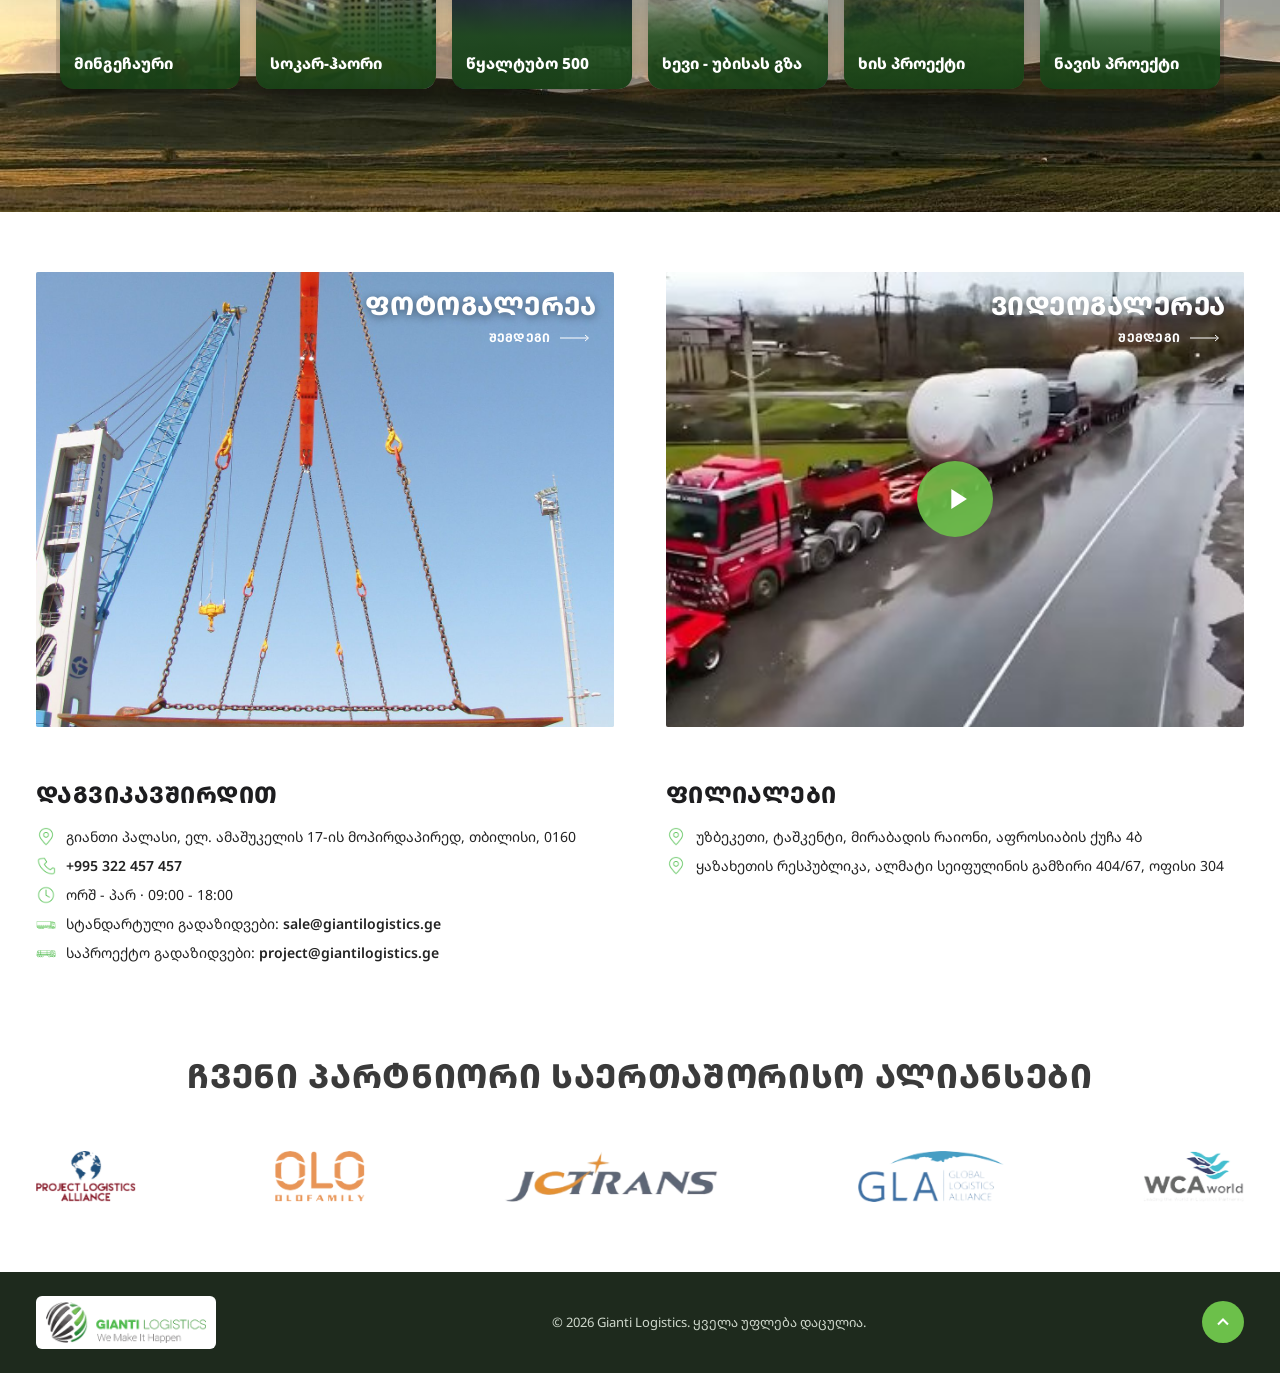
==== commit 679116be: "Add dropdown submenus, Russian language and modern language switcher - Submenus for About, Standard " ====
--- a/7/index.html
+++ b/7/index.html
@@ -40,10 +40,15 @@
           <li><a href="#" aria-label="LinkedIn" target="_blank" rel="noopener"><svg viewBox="0 0 24 24"><path class="fill" d="M6.9 8.8H3.8V20h3.1zM5.3 3.8a1.8 1.8 0 1 0 0 3.6 1.8 1.8 0 0 0 0-3.6zM20.2 13.6c0-3-1.6-4.9-4.2-4.9-1.4 0-2.4.8-2.8 1.5V8.8h-3V20h3.1v-5.6c0-1.5.3-2.9 2.1-2.9 1.8 0 1.8 1.7 1.8 3V20h3.1z"/></svg></a></li>
         </ul>
         <div class="lang" id="lang">
-          <button type="button" class="lang-btn" aria-haspopup="listbox" aria-expanded="false"><span id="langLabel">GEORGIAN</span><svg viewBox="0 0 24 24" aria-hidden="true"><path d="M6 9l6 6 6-6"/></svg></button>
+          <button type="button" class="lang-btn" aria-haspopup="listbox" aria-expanded="false" aria-label="Language">
+            <svg class="lang-globe" viewBox="0 0 24 24" aria-hidden="true"><circle cx="12" cy="12" r="9"/><path d="M3 12h18M12 3c2.6 2.5 3.8 5.5 3.8 9s-1.2 6.5-3.8 9c-2.6-2.5-3.8-5.5-3.8-9S9.4 5.5 12 3z"/></svg>
+            <span class="lang-code" id="langLabel">KA</span>
+            <svg class="lang-chev" viewBox="0 0 24 24" aria-hidden="true"><path d="M6 9l6 6 6-6"/></svg>
+          </button>
           <ul class="lang-menu" role="listbox">
-            <li role="option" data-lang="ka">GEORGIAN</li>
-            <li role="option" data-lang="en">ENGLISH</li>
+            <li role="option" data-lang="ka" tabindex="0"><span class="lang-badge">KA</span><span class="lang-name">ქართული<small>Georgian</small></span><svg class="lang-check" viewBox="0 0 24 24" aria-hidden="true"><path d="M5 12.5l4.5 4.5L19 7.5"/></svg></li>
+            <li role="option" data-lang="en" tabindex="0"><span class="lang-badge">EN</span><span class="lang-name">English<small>English</small></span><svg class="lang-check" viewBox="0 0 24 24" aria-hidden="true"><path d="M5 12.5l4.5 4.5L19 7.5"/></svg></li>
+            <li role="option" data-lang="ru" tabindex="0"><span class="lang-badge">RU</span><span class="lang-name">Русский<small>Russian</small></span><svg class="lang-check" viewBox="0 0 24 24" aria-hidden="true"><path d="M5 12.5l4.5 4.5L19 7.5"/></svg></li>
           </ul>
         </div>
       </div>
@@ -53,11 +58,11 @@
   <nav class="main-nav" id="mainNav" aria-label="Main">
     <ul class="container">
       <li><a href="#top" class="caps active" data-i18n="nav_home">მთავარი</a></li>
-      <li><a href="#about" class="caps" data-i18n="nav_about">ჩვენს შესახებ</a></li>
-      <li><a href="#services" class="caps" data-i18n="nav_standard">სტანდარტული გადაზიდვები</a></li>
-      <li><a href="#services" class="caps" data-i18n="nav_oversized">არაგაბარიტული გადაზიდვები</a></li>
+      <li class="has-sub"><a href="#about" class="caps" data-i18n="nav_about">ჩვენს შესახებ</a><button type="button" class="sub-toggle" aria-expanded="false" aria-label="Submenu"><svg viewBox="0 0 24 24" aria-hidden="true"><path d="M6 9l6 6 6-6"/></svg></button><ul class="submenu"><li><a href="#about" data-i18n="sm_profile">კომპანიის პროფილი</a></li><li><a href="#about" data-i18n="sm_mission">მისია</a></li><li><a href="#about" data-i18n="sm_hsse">უსაფრთხოება და HSSE პოლიტიკა</a></li><li><a href="#about" data-i18n="sm_iso">ISO 9001:2015 სერტიფიკატი</a></li><li><a href="#gallery" data-i18n="sm_gallery">გალერეა</a></li></ul></li>
+      <li class="has-sub"><a href="#services" class="caps" data-i18n="nav_standard">სტანდარტული გადაზიდვები</a><button type="button" class="sub-toggle" aria-expanded="false" aria-label="Submenu"><svg viewBox="0 0 24 24" aria-hidden="true"><path d="M6 9l6 6 6-6"/></svg></button><ul class="submenu"><li><a href="#svc-road" data-i18n="sm_road">სახმელეთო გადაზიდვა</a></li><li><a href="#svc-sea" data-i18n="sm_sea">საზღვაო გადაზიდვა</a></li><li><a href="#svc-rail" data-i18n="sm_rail">სარკინიგზო გადაზიდვა</a></li><li><a href="#svc-air" data-i18n="sm_air">საჰაერო გადაზიდვა</a></li></ul></li>
+      <li class="has-sub"><a href="#services" class="caps" data-i18n="nav_oversized">არაგაბარიტული გადაზიდვები</a><button type="button" class="sub-toggle" aria-expanded="false" aria-label="Submenu"><svg viewBox="0 0 24 24" aria-hidden="true"><path d="M6 9l6 6 6-6"/></svg></button><ul class="submenu"><li><a href="#svc-project" data-i18n="sm_heavy">არაგაბარიტული და მძიმეწონიანი ტვირთები</a></li><li><a href="#svc-project" data-i18n="sm_jacking">ჰიდრავლიური დომკრატებით და სასრიალო სისტემებით მომსახურება</a></li><li><a href="#svc-project" data-i18n="sm_engineering">საინჟინრო მომსახურება</a></li></ul></li>
       <li><a href="#services" class="caps" data-i18n="nav_engineering">საინჟინრო მომსახურება</a></li>
-      <li><a href="#services" class="caps" data-i18n="nav_terminal">ტერმინალი და საწყობები</a></li>
+      <li class="has-sub"><a href="#services" class="caps" data-i18n="nav_terminal">ტერმინალი და საწყობები</a><button type="button" class="sub-toggle" aria-expanded="false" aria-label="Submenu"><svg viewBox="0 0 24 24" aria-hidden="true"><path d="M6 9l6 6 6-6"/></svg></button><ul class="submenu"><li><a href="#svc-terminal" data-i18n="sm_terminal">გიანთი ლოჯისტიკის ტერმინალი</a></li><li><a href="#svc-warehouses" data-i18n="sm_wh_free">არასაბაჟო საწყობი თბილისის გეზ-თან</a></li><li><a href="#svc-warehouses" data-i18n="sm_wh_bonded">საბაჟო საწყობი თბილისის გეზ-თან</a></li></ul></li>
       <li><a href="#projects" class="caps" data-i18n="nav_projects">ჩვენი პროექტები</a></li>
       <li><a href="#contact" class="caps" data-i18n="nav_contact">კონტაქტი</a></li>
     </ul>
@@ -75,14 +80,14 @@
   <section class="services" id="services">
     <div class="container">
       <div class="services-grid">
-        <a href="#contact" class="service-card reveal"><div class="sc-img"><img src="assets/img/services/project.jpg" alt="" loading="lazy"></div><h3 class="caps" data-i18n="s_project">საპროექტო გადაზიდვები</h3><span class="more caps" data-i18n="more">გაეცანით</span></a>
-        <a href="#contact" class="service-card reveal"><div class="sc-img"><img src="assets/img/services/road.jpg" alt="" loading="lazy"></div><h3 class="caps" data-i18n="s_road">სახმელეთო გადაზიდვები</h3><span class="more caps" data-i18n="more">გაეცანით</span></a>
-        <a href="#contact" class="service-card reveal"><div class="sc-img"><img src="assets/img/services/sea.jpg" alt="" loading="lazy"></div><h3 class="caps" data-i18n="s_sea">საზღვაო გადაზიდვები</h3><span class="more caps" data-i18n="more">გაეცანით</span></a>
-        <a href="#contact" class="service-card reveal"><div class="sc-img"><img src="assets/img/services/rail.jpg" alt="" loading="lazy"></div><h3 class="caps" data-i18n="s_rail">სარკინიგზო გადაზიდვები</h3><span class="more caps" data-i18n="more">გაეცანით</span></a>
-        <a href="#contact" class="service-card reveal"><div class="sc-img"><img src="assets/img/services/air.jpg" alt="" loading="lazy"></div><h3 class="caps" data-i18n="s_air">საჰაერო გადაზიდვები</h3><span class="more caps" data-i18n="more">გაეცანით</span></a>
-        <a href="#contact" class="service-card reveal"><div class="sc-img"><img src="assets/img/services/customs-terminal.jpg" alt="" loading="lazy" style="object-position:center 20%"></div><h3 class="caps" data-i18n="s_terminal">საბაჟო ტერმინალი</h3><span class="more caps" data-i18n="more">გაეცანით</span></a>
-        <a href="#contact" class="service-card reveal"><div class="sc-img"><img src="assets/img/services/brokerage.jpg" alt="" loading="lazy"></div><h3 class="caps" data-i18n="s_brokerage">საბროკერო მომსახურება</h3><span class="more caps" data-i18n="more">გაეცანით</span></a>
-        <a href="#contact" class="service-card reveal"><div class="sc-img"><img src="assets/img/services/warehouses.jpg" alt="" loading="lazy"></div><h3 class="caps" data-i18n="s_warehouses">საბაჟო და არასაბაჟო საწყობები</h3><span class="more caps" data-i18n="more">გაეცანით</span></a>
+        <a href="#contact" id="svc-project" class="service-card reveal"><div class="sc-img"><img src="assets/img/services/project.jpg" alt="" loading="lazy"></div><h3 class="caps" data-i18n="s_project">საპროექტო გადაზიდვები</h3><span class="more caps" data-i18n="more">გაეცანით</span></a>
+        <a href="#contact" id="svc-road" class="service-card reveal"><div class="sc-img"><img src="assets/img/services/road.jpg" alt="" loading="lazy"></div><h3 class="caps" data-i18n="s_road">სახმელეთო გადაზიდვები</h3><span class="more caps" data-i18n="more">გაეცანით</span></a>
+        <a href="#contact" id="svc-sea" class="service-card reveal"><div class="sc-img"><img src="assets/img/services/sea.jpg" alt="" loading="lazy"></div><h3 class="caps" data-i18n="s_sea">საზღვაო გადაზიდვები</h3><span class="more caps" data-i18n="more">გაეცანით</span></a>
+        <a href="#contact" id="svc-rail" class="service-card reveal"><div class="sc-img"><img src="assets/img/services/rail.jpg" alt="" loading="lazy"></div><h3 class="caps" data-i18n="s_rail">სარკინიგზო გადაზიდვები</h3><span class="more caps" data-i18n="more">გაეცანით</span></a>
+        <a href="#contact" id="svc-air" class="service-card reveal"><div class="sc-img"><img src="assets/img/services/air.jpg" alt="" loading="lazy"></div><h3 class="caps" data-i18n="s_air">საჰაერო გადაზიდვები</h3><span class="more caps" data-i18n="more">გაეცანით</span></a>
+        <a href="#contact" id="svc-terminal" class="service-card reveal"><div class="sc-img"><img src="assets/img/services/customs-terminal.jpg" alt="" loading="lazy" style="object-position:center 20%"></div><h3 class="caps" data-i18n="s_terminal">საბაჟო ტერმინალი</h3><span class="more caps" data-i18n="more">გაეცანით</span></a>
+        <a href="#contact" id="svc-brokerage" class="service-card reveal"><div class="sc-img"><img src="assets/img/services/brokerage.jpg" alt="" loading="lazy"></div><h3 class="caps" data-i18n="s_brokerage">საბროკერო მომსახურება</h3><span class="more caps" data-i18n="more">გაეცანით</span></a>
+        <a href="#contact" id="svc-warehouses" class="service-card reveal"><div class="sc-img"><img src="assets/img/services/warehouses.jpg" alt="" loading="lazy"></div><h3 class="caps" data-i18n="s_warehouses">საბაჟო და არასაბაჟო საწყობები</h3><span class="more caps" data-i18n="more">გაეცანით</span></a>
       </div>
     </div>
   </section>
--- a/7/assets/css/style.css
+++ b/7/assets/css/style.css
@@ -78,13 +78,22 @@
 .socials a:hover svg{stroke:#fff}
 .socials a:hover svg .fill{fill:#fff}
 .lang{position:relative}
-.lang-btn{display:flex;align-items:center;gap:10px;border:1.5px solid var(--green);border-radius:3px;padding:5px 12px;font-family:var(--font-latin);font-size:11px;font-weight:600;color:var(--green-dark);min-width:120px;justify-content:space-between}
-.lang-btn svg{width:14px;height:14px;fill:none;stroke:currentColor;stroke-width:2.5;transition:transform .25s}
-.lang.open .lang-btn svg{transform:rotate(180deg)}
-.lang-menu{position:absolute;right:0;top:calc(100% + 4px);background:#fff;border:1px solid #e5e5e5;border-radius:4px;box-shadow:var(--shadow);min-width:100%;opacity:0;visibility:hidden;transform:translateY(-4px);transition:.2s;z-index:60}
+.lang-btn{display:flex;align-items:center;gap:7px;height:34px;padding:0 10px 0 9px;border:1.5px solid #e1e8dd;border-radius:999px;background:#f3f6f1;color:#2f3a2d;font-family:var(--font-latin);font-size:12px;font-weight:700;letter-spacing:.06em;transition:background .25s,border-color .25s,box-shadow .25s}
+.lang-btn:hover{border-color:#cfdcc8;background:#fff}
+.lang.open .lang-btn{background:#fff;border-color:var(--green);box-shadow:0 0 0 4px rgba(108,192,74,.16)}
+.lang-globe{width:17px;height:17px;fill:none;stroke:var(--green-dark);stroke-width:1.8}
+.lang-chev{width:14px;height:14px;fill:none;stroke:currentColor;stroke-width:2.5;stroke-linecap:round;stroke-linejoin:round;opacity:.6;transition:transform .25s}
+.lang.open .lang-chev{transform:rotate(180deg)}
+.lang-menu{position:absolute;right:0;top:calc(100% + 10px);z-index:60;width:210px;padding:6px;background:#fff;border:1px solid #e7ece4;border-radius:16px;box-shadow:0 20px 50px rgba(20,40,18,.16);opacity:0;visibility:hidden;transform:translateY(-6px) scale(.98);transform-origin:top right;transition:opacity .2s,transform .2s,visibility .2s}
 .lang.open .lang-menu{opacity:1;visibility:visible;transform:none}
-.lang-menu li{padding:8px 12px;font-family:var(--font-latin);font-size:11px;font-weight:600;cursor:pointer}
-.lang-menu li:hover,.lang-menu li.current{background:var(--green);color:#fff}
+.lang-menu li{display:flex;align-items:center;gap:12px;padding:8px 10px;border-radius:11px;cursor:pointer;color:var(--text);outline:0;transition:background .15s}
+.lang-menu li:hover,.lang-menu li:focus-visible{background:#f1f7ee}
+.lang-badge{width:32px;height:32px;flex:none;display:grid;place-items:center;border-radius:50%;background:#eef3eb;color:#4c5a49;font-family:var(--font-latin);font-size:11px;font-weight:700;letter-spacing:.04em;transition:background .2s,color .2s}
+.lang-name{flex:1;display:flex;flex-direction:column;font-size:14px;font-weight:600;line-height:1.2}
+.lang-name small{font-family:var(--font-latin);font-size:11px;font-weight:500;color:#8a9188;margin-top:2px}
+.lang-check{width:18px;height:18px;flex:none;fill:none;stroke:var(--green-dark);stroke-width:2.6;stroke-linecap:round;stroke-linejoin:round;opacity:0;transform:scale(.6);transition:.2s}
+.lang-menu li.current .lang-badge{background:var(--green);color:#fff}
+.lang-menu li.current .lang-check{opacity:1;transform:none}
 .burger{display:none;width:44px;height:44px;position:relative;border-radius:8px;background:var(--green)}
 .burger span{position:absolute;left:11px;right:11px;height:2px;background:#fff;border-radius:2px;transition:.3s}
 .burger span:nth-child(1){top:14px}
@@ -94,10 +103,34 @@
 .burger.active span:nth-child(2){opacity:0}
 .burger.active span:nth-child(3){top:21px;transform:rotate(-45deg)}
 .main-nav{background:var(--green)}
-.main-nav>ul{display:flex;justify-content:space-between;align-items:center;gap:6px;max-width:var(--header-w)}
-.main-nav>ul>li>a{display:block;padding:15px 2px;color:#fff;font-weight:700;font-size:clamp(11px,.84vw,14px);letter-spacing:0;white-space:nowrap;position:relative}
-.main-nav>ul>li>a::after{content:"";position:absolute;left:0;right:0;bottom:9px;height:2px;background:#fff;transform:scaleX(0);transition:transform .3s}
+.main-nav>ul{display:flex;justify-content:space-between;align-items:center;gap:2px;max-width:var(--header-w)}
+.main-nav>ul>li{position:relative;display:flex;align-items:center;margin:6px 0;padding:0 7px;border-radius:8px;transition:background .25s}
+.main-nav>ul>li:first-child{margin-left:-7px}
+.main-nav>ul>li:last-child:not(.mobile-tools),.main-nav>ul>li:nth-last-child(2):has(+.mobile-tools){margin-right:-7px}
+.main-nav>ul>li>a{display:block;padding:9px 0;color:#fff;font-weight:700;font-size:clamp(11px,.8vw,13px);letter-spacing:0;white-space:nowrap;position:relative;transition:color .25s}
+.main-nav>ul>li>a::after{content:"";position:absolute;left:0;right:0;bottom:4px;height:2px;background:currentColor;transform:scaleX(0);transition:transform .3s}
 .main-nav>ul>li>a:hover::after,.main-nav>ul>li>a.active::after{transform:scaleX(1)}
+.sub-toggle{display:grid;place-items:center;width:18px;height:28px;margin-left:3px;color:#fff;flex:none}
+.sub-toggle svg{width:14px;height:14px;fill:none;stroke:currentColor;stroke-width:2.6;stroke-linecap:round;stroke-linejoin:round;transition:transform .3s}
+.has-sub.open,.has-sub:focus-within{background:#fff}
+.has-sub.open>a,.has-sub.open>.sub-toggle,.has-sub:focus-within>a,.has-sub:focus-within>.sub-toggle{color:var(--green-dark)}
+.main-nav>ul>li.has-sub.open>a::after,.main-nav>ul>li.has-sub:focus-within>a::after{transform:scaleX(0)}
+.has-sub.open .sub-toggle svg{transform:rotate(180deg)}
+.submenu{position:absolute;left:0;top:calc(100% + 8px);z-index:65;min-width:270px;max-width:320px;background:#fff;border-radius:10px;box-shadow:0 18px 44px rgba(20,40,18,.18);padding:10px 0;opacity:0;visibility:hidden;transform:translateY(8px);transition:opacity .22s,transform .22s,visibility .22s}
+.submenu::before{content:"";position:absolute;left:0;right:0;top:-10px;height:10px}
+.main-nav>ul>li:nth-last-child(-n+4) .submenu{left:auto;right:0}
+.has-sub.open .submenu,.has-sub:focus-within .submenu{opacity:1;visibility:visible;transform:none}
+.submenu a{position:relative;display:block;padding:10px 22px 10px 42px;font-size:15px;font-weight:600;line-height:1.4;color:#3b4659;transition:color .2s,background .2s}
+.submenu a::before{content:"";position:absolute;left:22px;top:19px;width:7px;height:7px;border-radius:50%;background:#d4ecc9;transition:background .2s,transform .2s}
+.submenu a:hover,.submenu a:focus-visible{color:var(--green-dark);background:#f4faf1;outline:0}
+.submenu a:hover::before,.submenu a:focus-visible::before{background:var(--green);transform:scale(1.2)}
+@media (hover:hover) and (min-width:1241px){
+  .has-sub:hover{background:#fff}
+  .has-sub:hover>a,.has-sub:hover>.sub-toggle{color:var(--green-dark)}
+  .main-nav>ul>li.has-sub:hover>a::after{transform:scaleX(0)}
+  .has-sub:hover .sub-toggle svg{transform:rotate(180deg)}
+  .has-sub:hover .submenu{opacity:1;visibility:visible;transform:none}
+}
 .map-band{height:60px;background:#fff url(../img/world-map.jpg) center 42%/1500px auto no-repeat}
 /* Hero */
 .hero{position:relative;min-height:clamp(300px,42vw,620px);display:flex;align-items:flex-end;overflow:hidden;color:#fff}
@@ -200,8 +233,25 @@
   .main-nav{position:fixed;top:var(--header-h,72px);left:0;right:0;bottom:0;background:var(--green);transform:translateX(100%);transition:transform .35s ease;overflow-y:auto;padding-bottom:30px}
   .main-nav.open{transform:none}
   .main-nav>ul{flex-direction:column;align-items:stretch;gap:0;padding-top:8px}
-  .main-nav>ul>li>a{font-size:16px;padding:14px 4px;border-bottom:1px solid rgba(255,255,255,.2)}
+  .main-nav>ul>li{flex-wrap:wrap;margin:0;padding:0;border-radius:0;border-bottom:1px solid rgba(255,255,255,.2)}
+  .main-nav>ul>li:first-child,.main-nav>ul>li:last-child:not(.mobile-tools),.main-nav>ul>li:nth-last-child(2):has(+.mobile-tools){margin:0}
+  .main-nav>ul>li.mobile-tools{border-bottom:0}
+  .main-nav>ul>li>a{flex:1;font-size:16px;padding:14px 4px}
   .main-nav>ul>li>a::after{display:none}
+  .sub-toggle{width:44px;height:44px;margin:0;border-radius:8px}
+  .sub-toggle svg{width:18px;height:18px}
+  .has-sub.open,.has-sub:focus-within{background:transparent}
+  .has-sub.open>a,.has-sub.open>.sub-toggle,.has-sub:focus-within>a,.has-sub:focus-within>.sub-toggle{color:#fff}
+  .has-sub.open>.sub-toggle{background:rgba(255,255,255,.15)}
+  .submenu{position:static;flex-basis:100%;min-width:0;max-width:none;background:rgba(255,255,255,.12);box-shadow:none;border-radius:10px;padding:0;margin:0 0 12px;opacity:1;visibility:visible;transform:none;display:none}
+  .submenu::before{display:none}
+  .has-sub.open .submenu,.has-sub:focus-within .submenu{display:block}
+  .has-sub:focus-within:not(.open) .submenu{display:none}
+  .submenu li+li{border-top:1px solid rgba(255,255,255,.12)}
+  .submenu a{color:#fff;font-size:15px;font-weight:500;padding:12px 16px 12px 36px}
+  .submenu a::before{left:16px;top:20px;background:rgba(255,255,255,.55)}
+  .submenu a:hover,.submenu a:focus-visible{color:#fff;background:rgba(255,255,255,.1)}
+  .submenu a:hover::before{background:#fff}
   .main-nav .mobile-tools{padding:20px 4px 0;display:flex;flex-direction:column;gap:16px}
   .main-nav .mobile-tools .search{width:100%}
   .main-nav .mobile-tools .search-field{background:#fff;border-color:#fff}
@@ -213,8 +263,9 @@
   .main-nav .mobile-tools .socials a{border-color:#fff;width:36px;height:36px}
   .main-nav .mobile-tools .socials svg{stroke:#fff}
   .main-nav .mobile-tools .socials svg .fill{fill:#fff}
-  .main-nav .mobile-tools .lang-btn{border-color:#fff;color:#fff}
-  .main-nav .mobile-tools .lang-menu{left:0;right:auto;color:var(--text)}
+  .main-nav .mobile-tools .lang-btn{background:rgba(255,255,255,.15);border-color:rgba(255,255,255,.6);color:#fff;height:38px}
+  .main-nav .mobile-tools .lang-globe{stroke:#fff}
+  .main-nav .mobile-tools .lang-menu{top:auto;bottom:calc(100% + 10px);transform-origin:bottom right}
   .map-band{height:40px;background-size:900px auto}
   body.nav-open{overflow:hidden}
 }
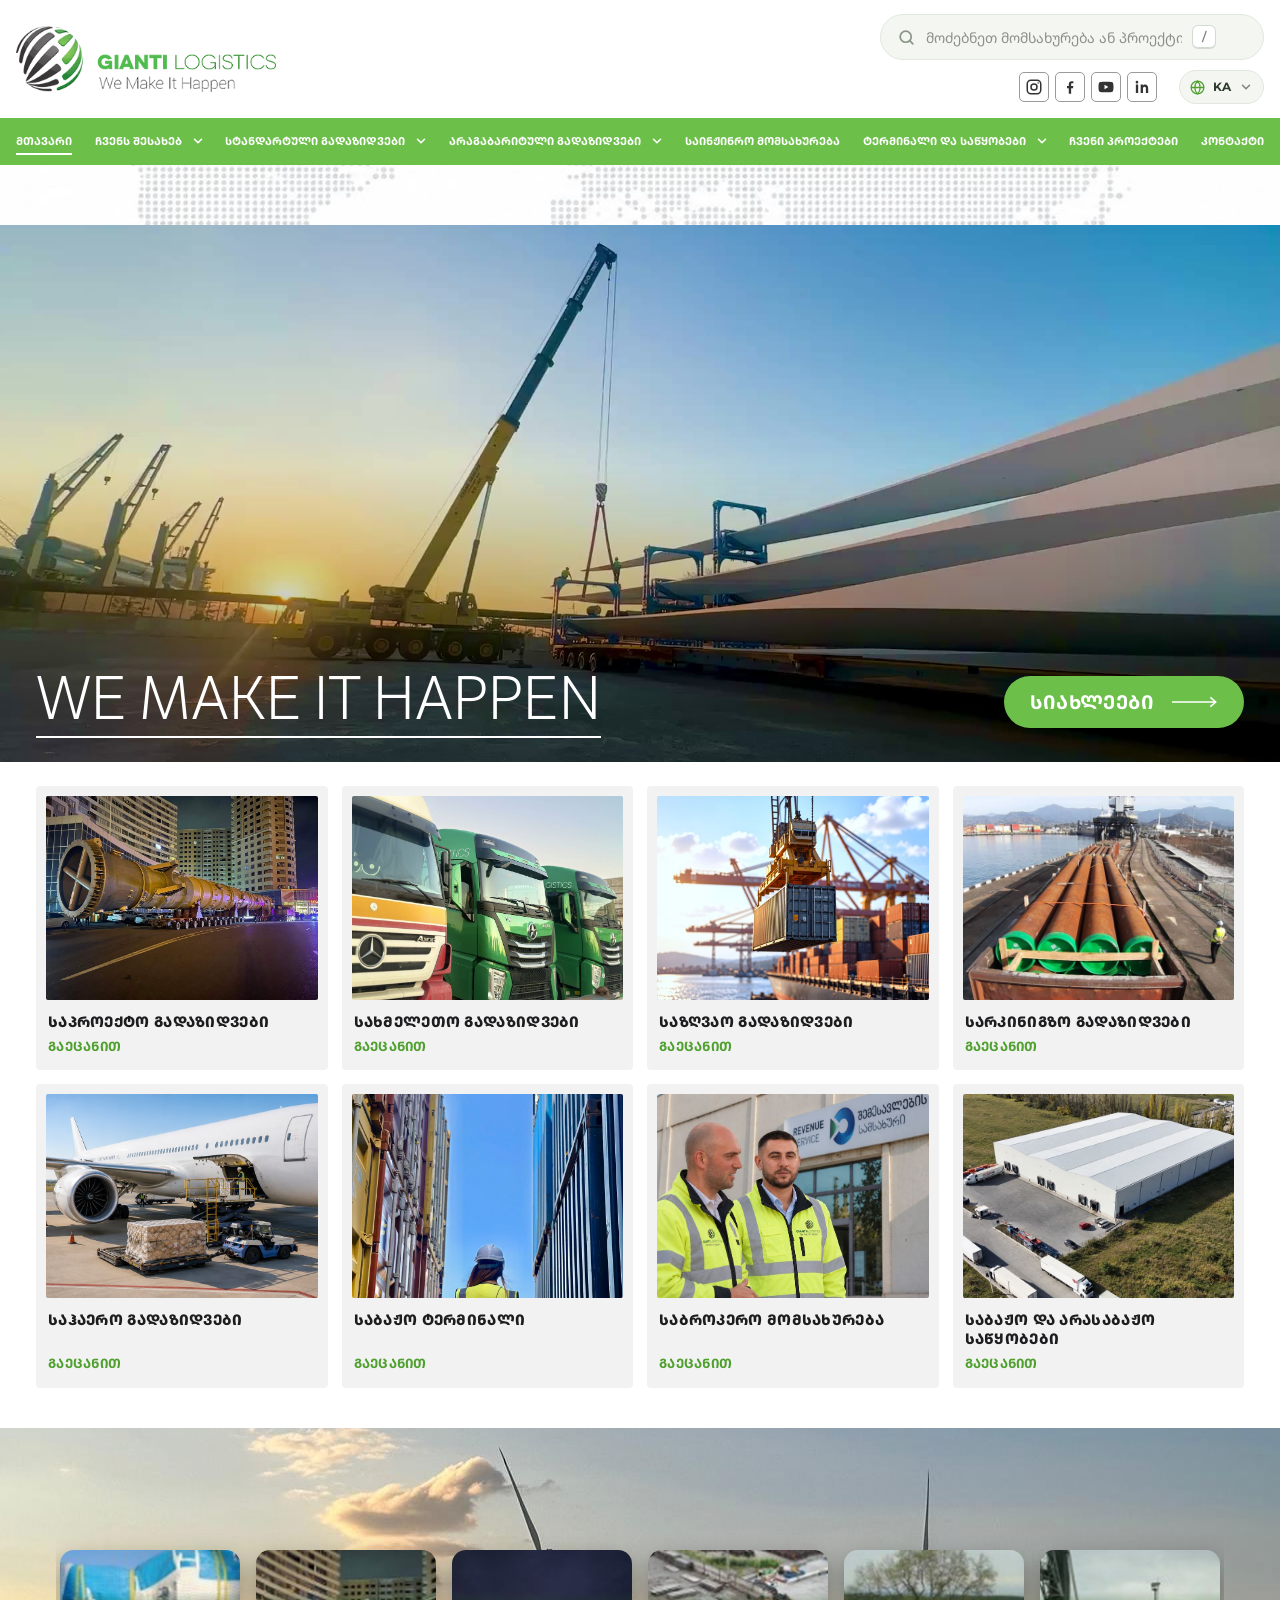
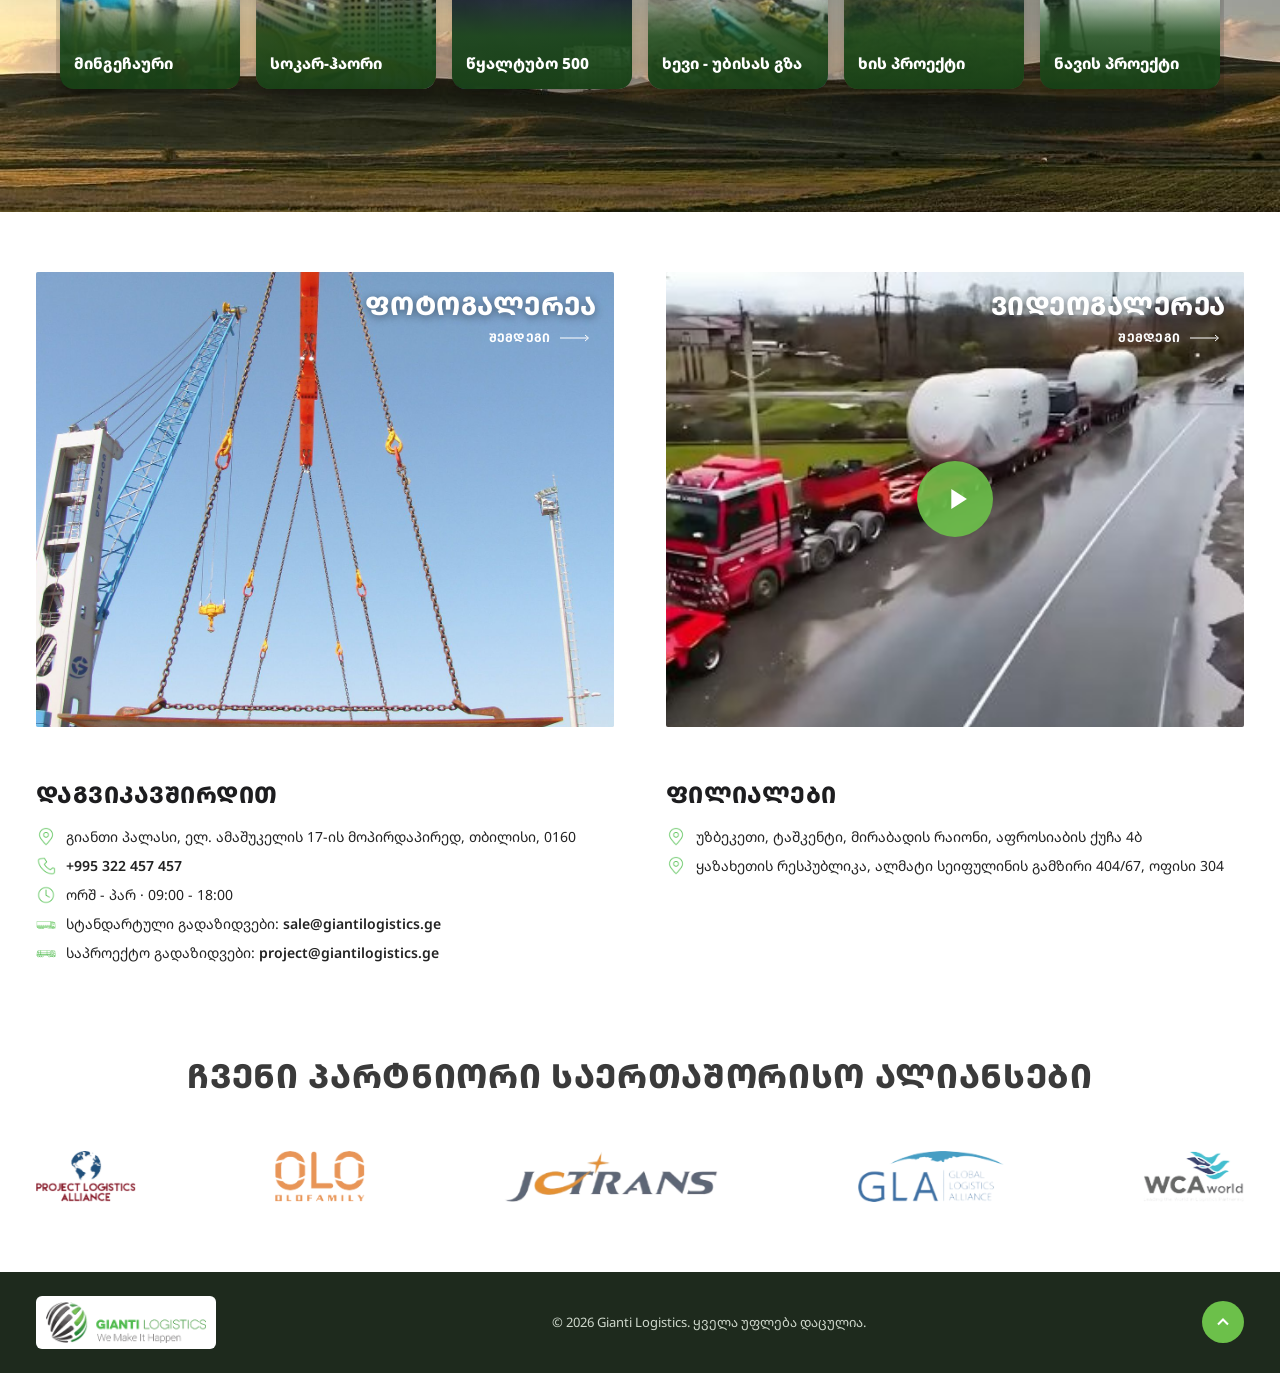
==== commit 364a8418: "Replace hero image with looping video in folders 7 and 8 - Add hero.mp4 and a poster frame shown whi" ====
--- a/7/index.html
+++ b/7/index.html
@@ -71,7 +71,7 @@
 <main>
   <div class="map-band" aria-hidden="true"></div>
   <section class="hero" id="about" aria-label="Gianti Logistics">
-    <img class="hero-img" src="assets/img/hero.jpg" alt="Wind turbine blade transportation" width="1825" height="874">
+    <video class="hero-img" autoplay muted loop playsinline preload="auto" poster="assets/img/hero-poster.jpg" aria-label="Gianti Logistics oversized cargo transportation"><source src="assets/video/hero.mp4" type="video/mp4"></video>
     <div class="hero-inner container">
       <h1 class="hero-title">WE MAKE IT HAPPEN</h1>
       <a href="#projects" class="btn-news"><span class="caps" data-i18n="news">სიახლეები</span><svg viewBox="0 0 60 14" aria-hidden="true"><path d="M0 7h56M50 1l7 6-7 6"/></svg></a>
--- a/7/assets/css/style.css
+++ b/7/assets/css/style.css
@@ -1,3 +1,4 @@
+@font-face{font-family:"LFT Etica";src:url(../fonts/LFT_Etica_Light.otf) format("opentype");font-weight:300;font-style:normal;font-display:swap}
 :root{
   --green:#6cc04a;
   --green-dark:#4fa02f;
@@ -137,7 +138,7 @@
 .hero-img{position:absolute;inset:0;width:100%;height:100%;object-fit:cover;animation:heroZoom 18s ease-in-out infinite alternate}
 .hero::after{content:"";position:absolute;inset:0;background:linear-gradient(180deg,rgba(0,0,0,0) 45%,rgba(0,0,0,.45))}
 .hero-inner{position:relative;z-index:1;display:flex;align-items:center;justify-content:space-between;gap:20px;padding-bottom:24px}
-.hero-title{font-family:var(--font-latin);font-size:clamp(18px,2.4vw,30px);font-weight:600;border-bottom:2px solid #fff;padding-bottom:2px;letter-spacing:.01em;opacity:0;animation:fadeUp .9s .2s forwards}
+.hero-title{font-family:"LFT Etica",var(--font-latin);font-size:60px;font-weight:300;line-height:1.1;border-bottom:2px solid #fff;padding-bottom:4px;letter-spacing:0;opacity:0;animation:fadeUp .9s .2s forwards}
 .btn-news{display:inline-flex;align-items:center;gap:18px;background:var(--green);color:#fff;border-radius:40px;padding:12px 26px;font-weight:700;font-size:clamp(14px,1.5vw,20px);box-shadow:0 8px 20px rgba(0,0,0,.2);transition:.3s;opacity:0;animation:fadeUp .9s .4s forwards}
 .btn-news svg{width:46px;height:14px;fill:none;stroke:#fff;stroke-width:2;transition:transform .3s}
 .btn-news:hover{background:var(--green-dark)}
@@ -274,6 +275,7 @@
   .project-card{flex-basis:calc((100% - 2*16px)/3)}
 }
 @media (max-width:640px){
+  .hero-title{font-size:38px}
   .hero{min-height:340px}
   .hero-img{object-position:35% center}
   .hero-inner{flex-direction:column;align-items:flex-start;gap:14px}
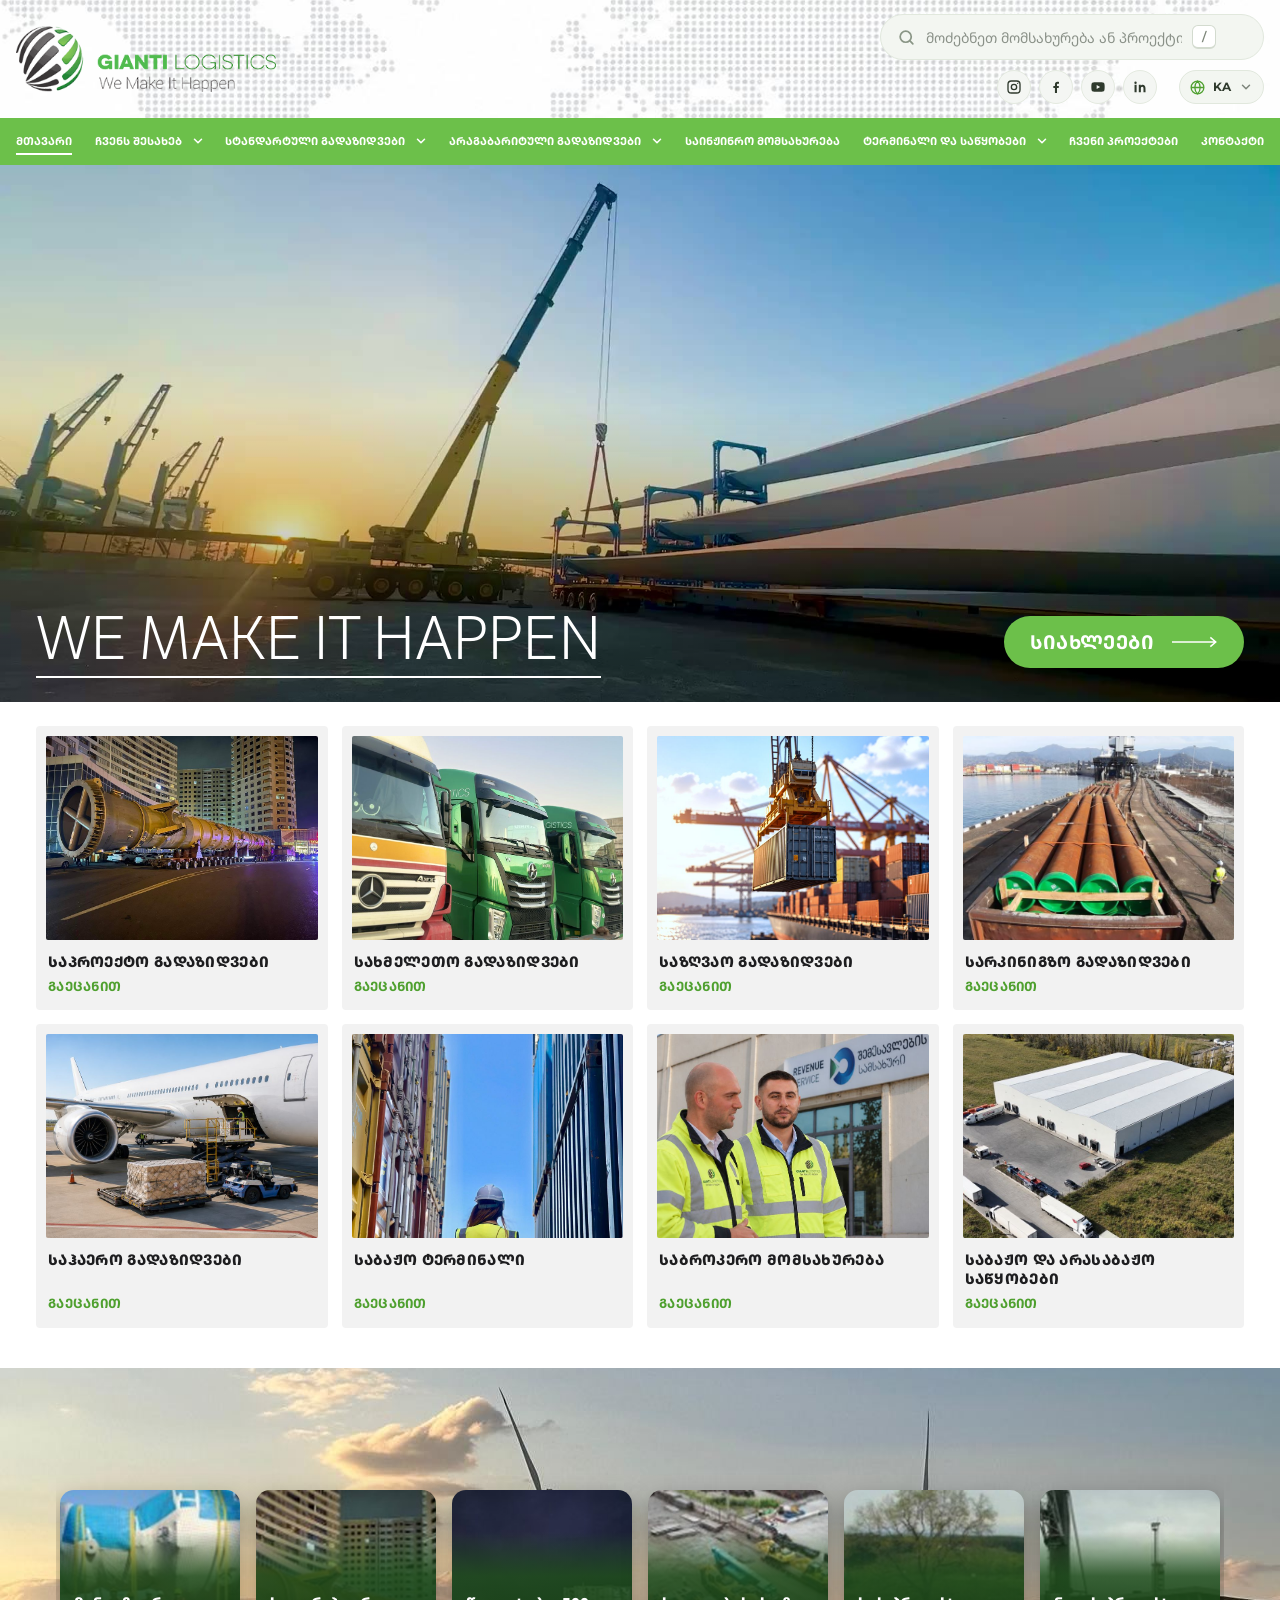
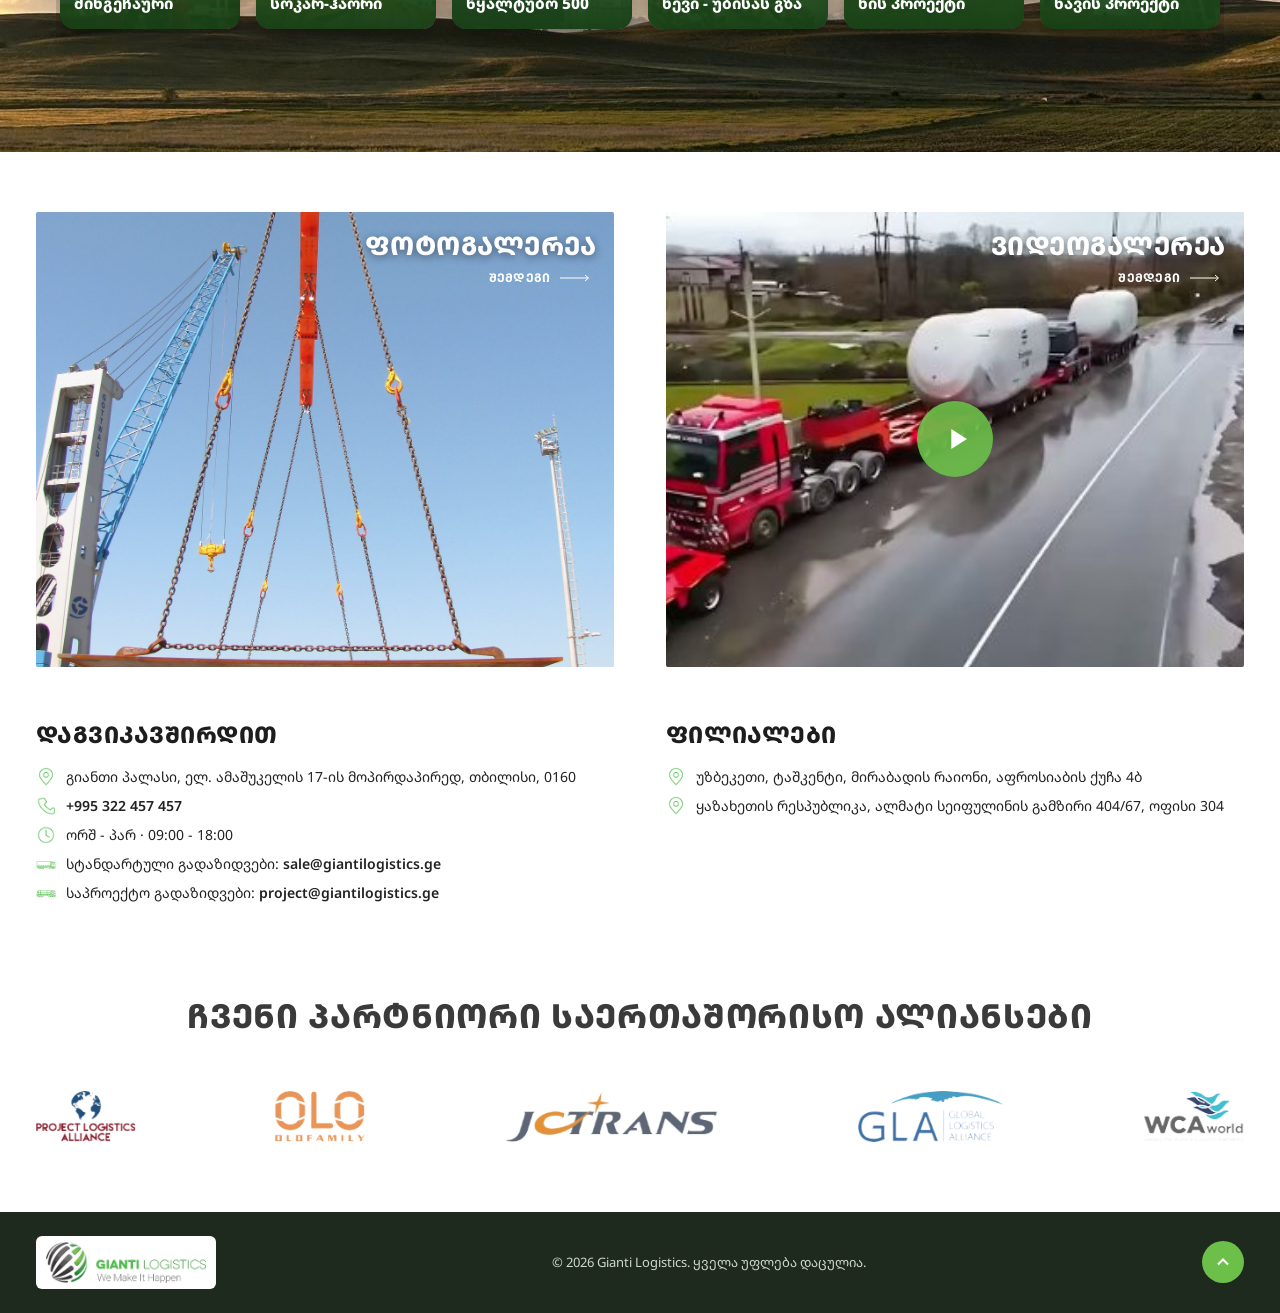
==== commit 3a621bd1: "Show dotted world map behind the header in folders 7 and 8 The map now sits behind the logo, search " ====
--- a/7/index.html
+++ b/7/index.html
@@ -69,7 +69,6 @@
   </nav>
 </header>
 <main>
-  <div class="map-band" aria-hidden="true"></div>
   <section class="hero" id="about" aria-label="Gianti Logistics">
     <video class="hero-img" autoplay muted loop playsinline preload="auto" poster="assets/img/hero-poster.jpg" aria-label="Gianti Logistics oversized cargo transportation"><source src="assets/video/hero.mp4" type="video/mp4"></video>
     <div class="hero-inner container">
--- a/7/assets/css/style.css
+++ b/7/assets/css/style.css
@@ -26,7 +26,7 @@
 .visually-hidden{position:absolute!important;width:1px;height:1px;overflow:hidden;clip:rect(0 0 0 0);white-space:nowrap}
 .caps{letter-spacing:.02em}
 /* Header */
-.site-header{position:sticky;top:0;z-index:50;background:var(--white);transition:box-shadow .3s}
+.site-header{position:sticky;top:0;z-index:50;background:#fff url(../img/world-map.jpg) center 40%/1500px auto no-repeat;transition:box-shadow .3s}
 .site-header.scrolled{box-shadow:0 4px 20px rgba(0,0,0,.08)}
 .header-top{max-width:var(--header-w);display:flex;align-items:center;justify-content:space-between;gap:20px;padding-top:14px;padding-bottom:14px;transition:padding .3s}
 .site-header.scrolled .header-top{padding-top:8px;padding-bottom:8px}
@@ -71,11 +71,11 @@
 .sp-chip{font-size:13px;font-weight:500;padding:6px 12px;border-radius:999px;background:#f1f5ef;border:1px solid #e3eadf;color:#3f4a3c;cursor:pointer;transition:.2s}
 .sp-chip:hover{background:var(--green);border-color:var(--green);color:#fff}
 .tools-row{display:flex;align-items:center;gap:22px}
-.socials{display:flex;gap:6px}
-.socials a{display:grid;place-items:center;width:30px;height:30px;border:1.5px solid #9a9a9a;border-radius:5px;transition:.25s}
-.socials svg{width:18px;height:18px;fill:none;stroke:#333;stroke-width:2}
-.socials svg .fill{fill:#333;stroke:none}
-.socials a:hover{border-color:var(--green);background:var(--green)}
+.socials{display:flex;gap:8px}
+.socials a{display:grid;place-items:center;width:34px;height:34px;border:1.5px solid #e4eae0;border-radius:50%;background:#f4f6f3;transition:transform .25s cubic-bezier(.2,.7,.2,1),background .25s,border-color .25s}
+.socials svg{width:16px;height:16px;fill:none;stroke:#2f3a2d;stroke-width:2}
+.socials svg .fill{fill:#2f3a2d;stroke:none}
+.socials a:hover{border-color:var(--green);background:var(--green);transform:translateY(-2px)}
 .socials a:hover svg{stroke:#fff}
 .socials a:hover svg .fill{fill:#fff}
 .lang{position:relative}
@@ -132,7 +132,6 @@
   .has-sub:hover .sub-toggle svg{transform:rotate(180deg)}
   .has-sub:hover .submenu{opacity:1;visibility:visible;transform:none}
 }
-.map-band{height:60px;background:#fff url(../img/world-map.jpg) center 42%/1500px auto no-repeat}
 /* Hero */
 .hero{position:relative;min-height:clamp(300px,42vw,620px);display:flex;align-items:flex-end;overflow:hidden;color:#fff}
 .hero-img{position:absolute;inset:0;width:100%;height:100%;object-fit:cover;animation:heroZoom 18s ease-in-out infinite alternate}
@@ -261,14 +260,14 @@
   .main-nav .mobile-tools .search-panel{position:relative;top:auto;margin-top:10px;display:none}
   .main-nav .mobile-tools .search.open .search-panel{display:block}
   .main-nav .mobile-tools .tools-row{justify-content:space-between}
-  .main-nav .mobile-tools .socials a{border-color:#fff;width:36px;height:36px}
+  .main-nav .mobile-tools .socials a{border-color:rgba(255,255,255,.6);background:rgba(255,255,255,.12);width:38px;height:38px}
   .main-nav .mobile-tools .socials svg{stroke:#fff}
   .main-nav .mobile-tools .socials svg .fill{fill:#fff}
   .main-nav .mobile-tools .lang-btn{background:rgba(255,255,255,.15);border-color:rgba(255,255,255,.6);color:#fff;height:38px}
   .main-nav .mobile-tools .lang-globe{stroke:#fff}
   .main-nav .mobile-tools .lang-menu{top:auto;bottom:calc(100% + 10px);transform-origin:bottom right}
-  .map-band{height:40px;background-size:900px auto}
   body.nav-open{overflow:hidden}
+  .site-header{background-size:1000px auto;background-position:center 42%}
 }
 @media (max-width:960px){
   .services-grid{grid-template-columns:repeat(2,1fr)}
